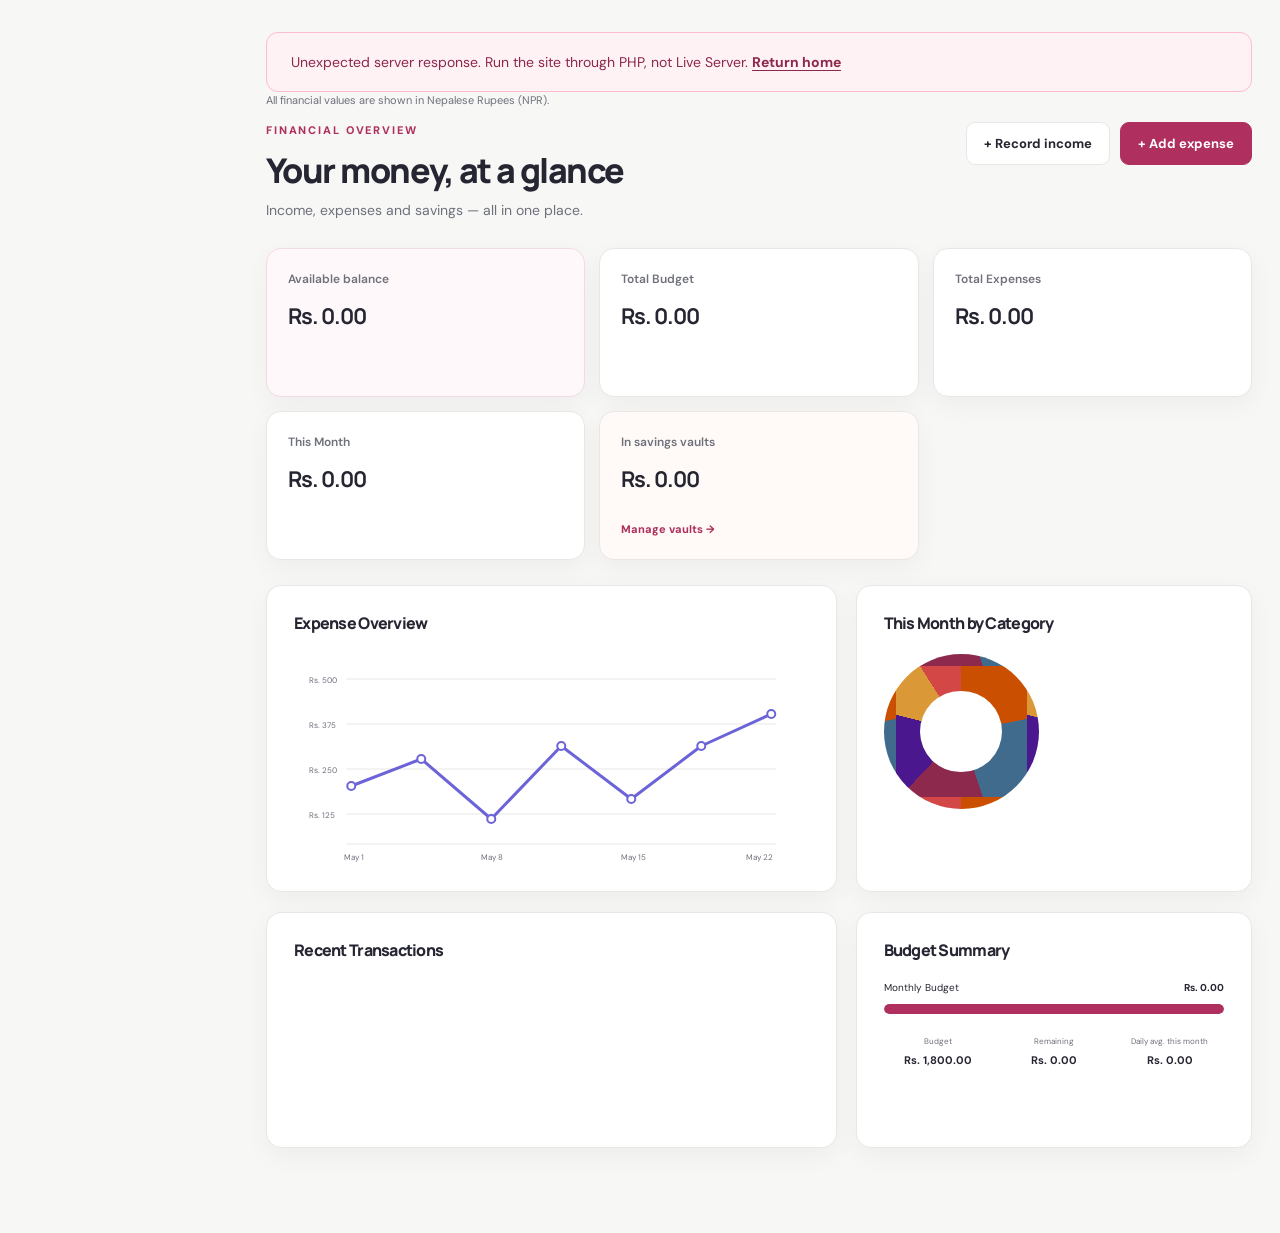
==== dashboard.html @ 72e8eb86 "Upload - Spendly Project" ====
<!doctype html>
<html lang="en">
  <head>
    <meta charset="UTF-8" />
    <meta name="viewport" content="width=device-width, initial-scale=1.0" />
    <title>Dashboard | Spendly</title>
    <link rel="stylesheet" href="css/style.css" />
    <link rel="stylesheet" href="css/refined.css" />
  </head>
  <body data-page="dashboard">
    <div class="app-shell">
      <div id="sidebarMount"></div>
      <section class="page-area">
        <div id="topbarMount"></div>
        <main class="page-content">
          <div class="section-header" style="margin-bottom: 12px">
            <span class="muted" style="font-size: 11px"
              >All financial values are shown in Nepalese Rupees (NPR).</span
            >
          </div>
          <div class="page-intro">
            <div>
              <div class="eyebrow">FINANCIAL OVERVIEW</div>
              <h1 class="page-heading">Your money, at a glance</h1>
              <p class="muted">
                Income, expenses and savings — all in one place.
              </p>
            </div>
            <div class="quick-links">
              <a class="secondary-button" href="income.html">+ Record income</a
              ><a class="primary-button" href="add-expense.html"
                >+ Add expense</a
              >
            </div>
          </div>
          <section class="stats-grid">
            <article class="card stat-card">
              <div>
                <p>Available balance</p>
                <strong id="totalBalance">Rs. 0.00</strong>
              </div>
            </article>
            <article class="card stat-card">
              <div>
                <p>Total Budget</p>
                <strong id="totalBudget">Rs. 0.00</strong>
              </div>
            </article>
            <article class="card stat-card">
              <div>
                <p>Total Expenses</p>
                <strong id="totalExpense">Rs. 0.00</strong>
              </div>
            </article>
            <article class="card stat-card">
              <div>
                <p>This Month</p>
                <strong id="monthExpense">Rs. 0.00</strong>
              </div>
            </article>
            <article class="card stat-card">
              <div>
                <p>In savings vaults</p>
                <strong id="dashboardVaultTotal">Rs. 0.00</strong>
              </div>
              <a href="vault.html" class="stat-link">Manage vaults →</a>
            </article>
          </section>

          <section class="dashboard-grid">
            <article class="card card-padding chart-card">
              <h2 class="card-title">Expense Overview</h2>
              <div class="chart-wrap">
                <svg
                  class="line-chart"
                  viewBox="0 0 500 210"
                  role="img"
                  aria-label="Expense overview line chart"
                >
                  <line class="grid-line" x1="45" y1="25" x2="475" y2="25" />
                  <line class="grid-line" x1="45" y1="70" x2="475" y2="70" />
                  <line class="grid-line" x1="45" y1="115" x2="475" y2="115" />
                  <line class="grid-line" x1="45" y1="160" x2="475" y2="160" />
                  <line class="grid-line" x1="45" y1="190" x2="475" y2="190" />
                  <text x="8" y="29">Rs. 500</text>
                  <text x="8" y="74">Rs. 375</text>
                  <text x="8" y="119">Rs. 250</text>
                  <text x="8" y="164">Rs. 125</text>
                  <polyline
                    class="expense-line"
                    points="50,132 120,105 190,165 260,92 330,145 400,92 470,60"
                  />
                  <circle class="point" cx="50" cy="132" r="4" />
                  <circle class="point" cx="120" cy="105" r="4" />
                  <circle class="point" cx="190" cy="165" r="4" />
                  <circle class="point" cx="260" cy="92" r="4" />
                  <circle class="point" cx="330" cy="145" r="4" />
                  <circle class="point" cx="400" cy="92" r="4" />
                  <circle class="point" cx="470" cy="60" r="4" />
                  <text x="43" y="206">May 1</text>
                  <text x="180" y="206">May 8</text>
                  <text x="320" y="206">May 15</text>
                  <text x="445" y="206">May 22</text>
                </svg>
              </div>
            </article>

            <article class="card card-padding">
              <h2 class="card-title">This Month by Category</h2>
              <div class="category-layout">
                <div class="category-donut"></div>
                <div class="legend-list" id="categoryLegend"></div>
              </div>
            </article>
          </section>

          <section class="bottom-grid">
            <article class="card card-padding">
              <h2 class="card-title">Recent Transactions</h2>
              <div class="transaction-list" id="recentTransactions"></div>
            </article>

            <article class="card card-padding">
              <h2 class="card-title">Budget Summary</h2>
              <div class="progress-block">
                <div class="progress-label">
                  <span>Monthly Budget</span
                  ><strong id="budgetSpent">Rs. 0.00</strong>
                </div>
                <div class="progress-track">
                  <div id="budgetFill" class="progress-fill"></div>
                </div>
              </div>
              <div class="budget-values">
                <div>
                  <span>Budget</span
                  ><strong id="totalBudgetCopy">Rs. 1,800.00</strong>
                </div>
                <div>
                  <span>Remaining</span
                  ><strong id="budgetRemaining">Rs. 0.00</strong>
                </div>
                <div>
                  <span>Daily avg. this month</span
                  ><strong id="dailyAverage">Rs. 0.00</strong>
                </div>
              </div>
            </article>
          </section>
        </main>
      </section>
    </div>
    <div id="toast" class="toast"></div>
    <script src="js/app.js"></script>
    <script src="js/dashboard.js"></script>
  </body>
</html>
---- css/style.css ----
:root {
  --primary: #392e9f;
  --primary-dark: #292279;
  --primary-light: #edeaff;
  --accent: #5a4bc7;
  --background: #f7f7fb;
  --surface: #ffffff;
  --surface-soft: #fafafe;
  --text: #151515;
  --muted: #686876;
  --border: #e4e3eb;
  --danger: #d74444;
  --success: #16856b;
  --warning: #e58936;
  --blue: #416b8c;
  --orange: #ca4f00;
  --pink: #8d294d;
  --shadow: 0 7px 24px rgba(35, 30, 90, 0.08);
  --sidebar-width: 184px;
  --radius: 12px;
}

* {
  box-sizing: border-box;
}

html {
  min-height: 100%;
}

body {
  min-height: 100vh;
  margin: 0;
  color: var(--text);
  background: var(--background);
  font-family: Arial, Helvetica, sans-serif;
}

body.dark-mode {
  --background: #111322;
  --surface: #191c2f;
  --surface-soft: #20243a;
  --text: #f6f6fb;
  --muted: #aaaabd;
  --border: #313650;
  --shadow: 0 7px 24px rgba(0, 0, 0, 0.25);
}

button,
input,
select,
textarea {
  font: inherit;
}

button {
  cursor: pointer;
}

a {
  color: inherit;
  text-decoration: none;
}

.hidden {
  display: none !important;
}

/* Login */
.login-page {
  min-height: 100vh;
  background: #191919;
  padding: 18px 20px;
}

.login-label {
  max-width: 1030px;
  margin: 0 auto 6px;
  color: #868686;
  font-size: 13px;
}

.login-shell {
  width: min(1030px, 100%);
  min-height: 700px;
  margin: 0 auto;
  display: grid;
  grid-template-columns: 1.15fr 0.85fr;
  overflow: hidden;
  background: #fff3f3;
  box-shadow: 0 15px 50px rgba(0, 0, 0, 0.25);
}

.login-panel,
.phone-panel {
  padding: 56px 72px;
  background:
    repeating-linear-gradient(
      90deg,
      transparent 0,
      transparent 69px,
      rgba(255, 255, 255, 0.85) 70px,
      rgba(255, 255, 255, 0.85) 82px
    ),
    #fde4e4;
}

.login-panel {
  display: flex;
  flex-direction: column;
  justify-content: center;
}

.login-brand {
  margin: 0 0 36px;
  font-size: 29px;
  font-weight: 800;
}

.login-panel h1 {
  margin: 0;
  font-size: 41px;
  letter-spacing: -1.2px;
}

.login-subtitle {
  margin: 2px 0 44px;
  font-size: 16px;
}

.field {
  display: flex;
  flex-direction: column;
  gap: 8px;
  margin-bottom: 25px;
}

.field label {
  font-size: 14px;
  font-weight: 700;
}

.input-wrap {
  position: relative;
}

.input-icon {
  position: absolute;
  top: 50%;
  left: 12px;
  width: 16px;
  height: 16px;
  transform: translateY(-50%);
  color: #5c5c65;
}

.input-wrap input,
.input-wrap select,
.input-wrap textarea {
  width: 100%;
  border: 1px solid transparent;
  background: rgba(175, 161, 161, 0.35);
  color: #171717;
  outline: none;
}

.input-wrap input,
.input-wrap select {
  height: 43px;
  padding: 0 42px;
}

.input-wrap textarea {
  min-height: 92px;
  padding: 13px 16px;
  resize: vertical;
}

.password-toggle {
  position: absolute;
  right: 10px;
  top: 50%;
  transform: translateY(-50%);
  border: 0;
  background: transparent;
  color: #555;
}

.forgot-row {
  display: flex;
  justify-content: flex-end;
  margin-top: -14px;
  margin-bottom: 25px;
  font-size: 13px;
}

.primary-button,
.secondary-button,
.danger-button {
  min-height: 40px;
  border-radius: 5px;
  padding: 0 17px;
  font-weight: 700;
}

.primary-button {
  border: 1px solid var(--primary);
  background: var(--primary);
  color: #fff;
}

.primary-button:hover {
  background: var(--primary-dark);
}

.secondary-button {
  border: 1px solid var(--border);
  background: var(--surface);
  color: var(--text);
}

.danger-button {
  border: 1px solid var(--danger);
  background: var(--danger);
  color: #fff;
}

.full-button {
  width: 100%;
}

.or-divider {
  display: grid;
  grid-template-columns: 1fr auto 1fr;
  gap: 13px;
  align-items: center;
  margin: 26px 0;
  font-size: 13px;
}

.or-divider::before,
.or-divider::after {
  content: "";
  height: 1px;
  background: #333;
}

.social-row {
  display: grid;
  grid-template-columns: 1fr 1fr;
  gap: 36px;
}

.social-button {
  height: 54px;
  border: 0;
  background: rgba(182, 163, 163, 0.36);
  display: flex;
  align-items: center;
  justify-content: center;
  gap: 8px;
  font-size: 16px;
}

.signup-line {
  margin: 38px 0 0;
  text-align: center;
  font-size: 13px;
}

.signup-line button {
  border: 0;
  padding: 0;
  background: transparent;
  color: #4a42ac;
}

.phone-panel {
  display: grid;
  place-items: center;
}

.phone {
  width: 278px;
  min-height: 558px;
  padding: 17px 13px 20px;
  border: 5px solid #d89d91;
  border-radius: 26px;
  background: #fbb4a6;
  box-shadow: 0 24px 40px rgba(111, 55, 45, 0.18);
}

.phone-status {
  display: flex;
  justify-content: space-between;
  font-size: 8px;
  font-weight: 700;
  margin-bottom: 22px;
}

.phone-header {
  display: flex;
  align-items: center;
  justify-content: space-between;
  font-weight: 700;
  margin-bottom: 17px;
}

.phone-card {
  border: 1px solid rgba(111, 46, 40, 0.15);
  border-radius: 15px;
  padding: 22px 14px;
  min-height: 250px;
  display: grid;
  place-items: center;
  background: rgba(255, 185, 172, 0.45);
}

.phone-donut {
  width: 152px;
  height: 152px;
  border-radius: 50%;
  background: conic-gradient(
    #2f5875 0 26%,
    #c74800 26% 55%,
    #8e284c 55% 76%,
    #4b118f 76% 100%
  );
  position: relative;
}

.phone-donut::after {
  content: "";
  position: absolute;
  inset: 32px;
  border-radius: 50%;
  background: #fbb4a6;
}

.phone-list {
  display: grid;
  gap: 20px;
  margin-top: 26px;
  font-size: 14px;
}

.phone-list div {
  display: grid;
  grid-template-columns: 13px 1fr auto;
  gap: 11px;
  align-items: center;
}

.dot {
  width: 12px;
  height: 12px;
  border-radius: 50%;
}

/* Main application */
.app-shell {
  min-height: 100vh;
}

.sidebar {
  position: fixed;
  inset: 0 auto 0 0;
  z-index: 40;
  width: var(--sidebar-width);
  padding: 28px 14px 20px;
  overflow-y: auto;
  color: #fff;
  background: linear-gradient(180deg, #392e9f, #30278e);
}

.sidebar-brand {
  display: block;
  margin: 4px 0 24px 43px;
  font-size: 17px;
  font-weight: 800;
}

.sidebar-nav {
  display: flex;
  flex-direction: column;
  gap: 6px;
}

.sidebar-link,
.logout-link {
  width: 100%;
  min-height: 40px;
  display: grid;
  grid-template-columns: 29px 1fr;
  align-items: center;
  border: 0;
  border-radius: 6px;
  padding: 7px 6px 7px 0;
  color: #fff;
  background: transparent;
  text-align: left;
  font-size: 13px;
  font-weight: 700;
}

.sidebar-link:hover,
.sidebar-link.active,
.logout-link:hover {
  background: rgba(255, 255, 255, 0.12);
}

.sidebar-icon {
  width: 19px;
  height: 19px;
  display: grid;
  place-items: center;
}

.sidebar-icon svg {
  width: 18px;
  height: 18px;
  fill: none;
  stroke: currentColor;
  stroke-linecap: round;
  stroke-linejoin: round;
  stroke-width: 1.7;
}

.page-area {
  min-height: 100vh;
  margin-left: var(--sidebar-width);
}

.topbar {
  height: 57px;
  display: flex;
  align-items: center;
  justify-content: space-between;
  position: sticky;
  top: 0;
  z-index: 30;
  padding: 0 19px;
  border-bottom: 1px solid var(--border);
  background: var(--surface);
}

.greeting {
  font-size: 12px;
  line-height: 1.3;
}

.greeting strong {
  display: block;
  font-size: 13px;
}

.topbar-actions {
  display: flex;
  align-items: center;
  gap: 8px;
}

.icon-button {
  width: 32px;
  height: 32px;
  border: 0;
  border-radius: 50%;
  display: grid;
  place-items: center;
  background: transparent;
  color: var(--text);
}

.icon-button:hover {
  background: var(--surface-soft);
}

.icon-button svg,
.menu-button svg {
  width: 17px;
  height: 17px;
  fill: none;
  stroke: currentColor;
  stroke-linecap: round;
  stroke-linejoin: round;
  stroke-width: 1.8;
}

.menu-button {
  display: none;
  width: 36px;
  height: 36px;
  border: 0;
  background: transparent;
  color: var(--text);
}

.top-user {
  position: relative;
}

.top-user-button {
  border: 0;
  display: flex;
  align-items: center;
  gap: 7px;
  padding: 3px;
  background: transparent;
  color: var(--text);
  font-size: 9px;
  font-weight: 700;
}

.top-user-button img {
  width: 25px;
  height: 25px;
  border-radius: 50%;
  object-fit: cover;
}

.user-dropdown {
  display: none;
  width: 145px;
  position: absolute;
  top: 39px;
  right: 0;
  padding: 5px;
  border: 1px solid var(--border);
  border-radius: 8px;
  background: var(--surface);
  box-shadow: var(--shadow);
}

.user-dropdown.open {
  display: block;
}

.user-dropdown a,
.user-dropdown button {
  width: 100%;
  display: block;
  border: 0;
  border-radius: 5px;
  padding: 9px;
  background: transparent;
  color: var(--text);
  text-align: left;
  font-size: 12px;
}

.user-dropdown a:hover,
.user-dropdown button:hover {
  background: var(--surface-soft);
}

.page-content {
  max-width: 1180px;
  margin: 0 auto;
  padding: 17px 20px 42px;
}

.page-heading {
  margin: 0 0 20px;
  font-size: 20px;
}

.card {
  border: 1px solid var(--border);
  border-radius: var(--radius);
  background: var(--surface);
  box-shadow: var(--shadow);
}

.card-padding {
  padding: 20px;
}

.card-title {
  margin: 0 0 15px;
  font-size: 15px;
}

.muted {
  color: var(--muted);
}

.stats-grid {
  display: grid;
  grid-template-columns: repeat(4, minmax(0, 1fr));
  gap: 14px;
  margin-bottom: 17px;
}

.stat-card {
  min-height: 72px;
  padding: 13px 16px;
}

.stat-card p {
  margin: 0 0 8px;
  color: #24242a;
  font-size: 10px;
  font-weight: 700;
}

.dark-mode .stat-card p {
  color: var(--text);
}

.stat-card strong {
  font-size: 15px;
}

.dashboard-grid {
  display: grid;
  grid-template-columns: 1.18fr 0.82fr;
  gap: 17px;
}

.chart-card {
  min-height: 270px;
}

.chart-wrap {
  height: 210px;
}

.line-chart {
  width: 100%;
  height: 100%;
}

.line-chart text {
  fill: var(--muted);
  font-size: 8px;
}

.line-chart .grid-line {
  stroke: var(--border);
  stroke-width: 1;
}

.line-chart .expense-line {
  fill: none;
  stroke: #6c63d8;
  stroke-width: 3;
  stroke-linecap: round;
  stroke-linejoin: round;
}

.line-chart .point {
  fill: #fff;
  stroke: #6c63d8;
  stroke-width: 2;
}

.category-layout {
  display: grid;
  grid-template-columns: 145px 1fr;
  align-items: center;
  gap: 18px;
}

.category-donut {
  width: 130px;
  height: 130px;
  position: relative;
  margin: auto;
  border-radius: 50%;
  background: conic-gradient(
    var(--orange) 0 22%,
    var(--blue) 22% 45%,
    var(--pink) 45% 62%,
    #4b178e 62% 79%,
    #db9837 79% 91%,
    #d34747 91% 100%
  );
}

.category-donut::after {
  content: "";
  position: absolute;
  inset: 32px;
  border-radius: 50%;
  background: var(--surface);
}

.legend-list {
  display: grid;
  gap: 8px;
  font-size: 10px;
}

.legend-row {
  display: grid;
  grid-template-columns: 10px 1fr auto;
  gap: 8px;
  align-items: center;
}

.small-dot {
  width: 8px;
  height: 8px;
  border-radius: 50%;
}

.bottom-grid {
  display: grid;
  grid-template-columns: 1.18fr 0.82fr;
  gap: 17px;
  margin-top: 17px;
}

.transaction-list {
  display: grid;
  gap: 13px;
}

.transaction {
  display: grid;
  grid-template-columns: 31px 1fr auto;
  gap: 10px;
  align-items: center;
}

.transaction-icon {
  width: 30px;
  height: 30px;
  display: grid;
  place-items: center;
  border-radius: 50%;
  color: #fff;
  font-size: 12px;
}

.transaction h4 {
  margin: 0 0 3px;
  font-size: 11px;
}

.transaction p {
  margin: 0;
  color: var(--muted);
  font-size: 9px;
}

.transaction strong {
  font-size: 10px;
}

.progress-block {
  margin-bottom: 21px;
}

.progress-label {
  display: flex;
  justify-content: space-between;
  margin-bottom: 8px;
  font-size: 10px;
}

.progress-track {
  height: 6px;
  overflow: hidden;
  border-radius: 99px;
  background: #dddce7;
}

.progress-fill {
  height: 100%;
  border-radius: inherit;
  background: var(--primary);
}

.budget-values {
  display: grid;
  grid-template-columns: repeat(3, 1fr);
  gap: 8px;
  text-align: center;
}

.budget-values span {
  display: block;
  color: var(--muted);
  font-size: 8px;
}

.budget-values strong {
  font-size: 11px;
}

/* Forms */
.form-card {
  width: min(580px, 100%);
  margin: 29px auto;
}

.form-card-header {
  padding: 17px;
  border-bottom: 1px solid var(--border);
  text-align: center;
}

.form-card-header h1 {
  margin: 0;
  font-size: 18px;
}

.form-body {
  padding: 24px 40px 31px;
}

.form-group {
  display: flex;
  flex-direction: column;
  gap: 7px;
  margin-bottom: 17px;
}

.form-group label {
  font-size: 11px;
  font-weight: 700;
}

.form-control {
  width: 100%;
  min-height: 37px;
  border: 1px solid #c8c6cf;
  border-radius: 4px;
  padding: 8px 11px;
  color: var(--text);
  background: var(--surface);
  outline: none;
}

.form-control:focus {
  border-color: var(--primary);
  box-shadow: 0 0 0 3px rgba(57, 46, 159, 0.11);
}

textarea.form-control {
  min-height: 70px;
  resize: vertical;
}

/* Generic page layouts */
.two-column {
  display: grid;
  grid-template-columns: 1fr 1fr;
  gap: 18px;
}

.three-column {
  display: grid;
  grid-template-columns: repeat(3, 1fr);
  gap: 18px;
}

.section-header {
  display: flex;
  align-items: center;
  justify-content: space-between;
  gap: 14px;
  margin-bottom: 15px;
}

.section-header h2 {
  margin: 0;
  font-size: 15px;
}

.data-table {
  width: 100%;
  border-collapse: collapse;
  font-size: 12px;
}

.data-table th,
.data-table td {
  padding: 11px 9px;
  border-bottom: 1px solid var(--border);
  text-align: left;
}

.data-table th {
  color: var(--muted);
  font-size: 10px;
  text-transform: uppercase;
  letter-spacing: 0.4px;
}

.table-action {
  border: 0;
  border-radius: 5px;
  padding: 5px 8px;
  background: var(--primary-light);
  color: var(--primary);
  font-size: 10px;
}

.metric {
  padding: 20px;
}

.metric p {
  margin: 0 0 10px;
  color: var(--muted);
  font-size: 12px;
}

.metric strong {
  font-size: 25px;
}

.bar-chart {
  height: 225px;
  display: flex;
  align-items: end;
  gap: 18px;
  padding-top: 25px;
}

.bar-item {
  flex: 1;
  min-width: 34px;
  height: 100%;
  display: flex;
  flex-direction: column;
  justify-content: end;
  align-items: center;
  gap: 7px;
}

.bar {
  width: min(40px, 80%);
  border-radius: 7px 7px 0 0;
  background: var(--primary);
}

.bar-item span {
  color: var(--muted);
  font-size: 10px;
}

.goal-list,
.category-manager,
.settings-list {
  display: grid;
  gap: 13px;
}

.goal-card,
.category-item,
.setting-item {
  display: flex;
  align-items: center;
  justify-content: space-between;
  gap: 15px;
  padding: 15px;
  border: 1px solid var(--border);
  border-radius: 9px;
  background: var(--surface-soft);
}

.goal-main {
  flex: 1;
}

.goal-main h3,
.category-item h3,
.setting-item h3 {
  margin: 0 0 5px;
  font-size: 13px;
}

.goal-main p,
.category-item p,
.setting-item p {
  margin: 0;
  color: var(--muted);
  font-size: 10px;
}

.goal-progress {
  width: 100%;
  height: 6px;
  margin-top: 10px;
  overflow: hidden;
  border-radius: 99px;
  background: #dedee8;
}

.goal-progress span {
  display: block;
  height: 100%;
  border-radius: inherit;
  background: var(--primary);
}

.category-symbol {
  width: 35px;
  height: 35px;
  display: grid;
  place-items: center;
  flex: none;
  border-radius: 50%;
  color: #fff;
  font-weight: 700;
}

.category-copy {
  flex: 1;
}

.switch {
  width: 42px;
  height: 21px;
  position: relative;
  display: inline-block;
  flex: none;
}

.switch input {
  position: absolute;
  opacity: 0;
}

.switch span {
  position: absolute;
  inset: 0;
  border-radius: 99px;
  background: #bcbcc6;
  transition: 0.2s;
}

.switch span::after {
  content: "";
  width: 19px;
  height: 19px;
  position: absolute;
  top: 1px;
  left: 1px;
  border-radius: 50%;
  background: #fff;
  box-shadow: 0 1px 3px rgba(0, 0, 0, 0.25);
  transition: 0.2s;
}

.switch input:checked + span {
  background: var(--primary);
}

.switch input:checked + span::after {
  transform: translateX(21px);
}

/* Profile */
.profile-section {
  display: grid;
  grid-template-columns: 230px minmax(290px, 1fr);
  gap: 45px;
  align-items: start;
}

.profile-card {
  text-align: center;
}

.avatar-wrap {
  width: 128px;
  height: 128px;
  margin: 0 auto 12px;
  position: relative;
}

.profile-avatar {
  width: 128px;
  height: 128px;
  display: block;
  object-fit: cover;
  border: 1px solid #bcbcbc;
  border-radius: 50%;
}

.camera-button {
  width: 30px;
  height: 30px;
  position: absolute;
  right: 0;
  bottom: 8px;
  display: grid;
  place-items: center;
  border: 3px solid var(--surface);
  border-radius: 50%;
  background: var(--primary);
  color: #fff;
}

.camera-button svg {
  width: 15px;
  height: 15px;
  fill: none;
  stroke: currentColor;
  stroke-width: 1.8;
}

.profile-card h2 {
  margin: 0 0 3px;
  font-size: 13px;
}

.profile-card p {
  margin: 0 0 10px;
  color: var(--muted);
  font-size: 9px;
}

.personal-info h2 {
  margin: 0 0 20px;
  font-size: 13px;
}

.personal-info dl {
  display: grid;
  gap: 13px;
  margin: 0;
}

.personal-info dl div {
  display: grid;
  grid-template-columns: 95px 1fr;
}

.personal-info dt,
.personal-info dd {
  margin: 0;
  font-size: 11px;
}

.personal-info dt {
  font-weight: 700;
}

.security-section {
  width: min(440px, 100%);
  margin-top: 32px;
}

.security-section > h2 {
  margin: 0 0 15px;
  font-size: 16px;
}

.security-row {
  min-height: 55px;
  display: grid;
  grid-template-columns: 27px 1fr auto;
  gap: 10px;
  align-items: center;
  margin-bottom: 18px;
  padding: 10px;
  border: 1px solid var(--border);
  border-radius: 7px;
  background: var(--surface);
  box-shadow: var(--shadow);
}

.security-row h3 {
  margin: 0 0 4px;
  font-size: 12px;
}

.security-row p {
  margin: 0;
  color: var(--muted);
  font-size: 9px;
}

.security-icon {
  width: 20px;
  height: 20px;
  color: var(--primary);
}

.security-icon svg {
  width: 100%;
  height: 100%;
  fill: none;
  stroke: currentColor;
  stroke-width: 1.7;
}

/* Modal and toast */
.modal-backdrop {
  position: fixed;
  inset: 0;
  z-index: 100;
  display: none;
  align-items: center;
  justify-content: center;
  padding: 20px;
  background: rgba(10, 10, 20, 0.48);
}

.modal-backdrop.open {
  display: flex;
}

.modal {
  width: min(510px, 100%);
  max-height: calc(100vh - 40px);
  overflow-y: auto;
  padding: 22px;
  border-radius: 12px;
  background: var(--surface);
  box-shadow: 0 20px 60px rgba(0, 0, 0, 0.25);
}

.modal-header {
  display: flex;
  align-items: center;
  justify-content: space-between;
  margin-bottom: 18px;
}

.modal-header h2 {
  margin: 0;
  font-size: 18px;
}

.modal-close {
  width: 30px;
  height: 30px;
  border: 0;
  background: transparent;
  color: var(--text);
  font-size: 24px;
}

.modal-actions {
  display: flex;
  justify-content: flex-end;
  gap: 9px;
  margin-top: 18px;
}

.toast {
  position: fixed;
  z-index: 200;
  bottom: 25px;
  left: 50%;
  padding: 11px 15px;
  border-radius: 7px;
  background: #181818;
  color: #fff;
  transform: translate(-50%, 20px);
  opacity: 0;
  pointer-events: none;
  font-size: 12px;
  transition: 0.25s;
}

.toast.show {
  transform: translate(-50%, 0);
  opacity: 1;
}

.empty-state {
  padding: 30px;
  color: var(--muted);
  text-align: center;
  font-size: 12px;
}

@media (max-width: 900px) {
  .stats-grid {
    grid-template-columns: repeat(2, minmax(0, 1fr));
  }

  .dashboard-grid,
  .bottom-grid,
  .two-column,
  .three-column {
    grid-template-columns: 1fr;
  }

  .login-shell {
    grid-template-columns: 1fr;
  }

  .phone-panel {
    display: none;
  }

  .login-panel {
    min-height: calc(100vh - 48px);
  }
}

@media (max-width: 720px) {
  :root {
    --sidebar-width: 184px;
  }

  .sidebar {
    transform: translateX(-100%);
    transition: 0.25s;
    box-shadow: 10px 0 30px rgba(0, 0, 0, 0.2);
  }

  .sidebar.open {
    transform: translateX(0);
  }

  .page-area {
    margin-left: 0;
  }

  .menu-button {
    display: block;
  }

  .page-content {
    padding: 17px 15px 35px;
  }

  .profile-section {
    grid-template-columns: 1fr;
  }

  .profile-card {
    text-align: left;
    display: grid;
    grid-template-columns: 128px 1fr;
    column-gap: 18px;
    align-items: center;
  }

  .avatar-wrap {
    grid-row: 1 / 4;
    margin: 0;
  }

  .category-layout {
    grid-template-columns: 1fr;
  }
}

@media (max-width: 540px) {
  .login-page {
    padding: 0;
  }

  .login-label {
    display: none;
  }

  .login-panel {
    padding: 38px 24px;
  }

  .login-panel h1 {
    font-size: 32px;
  }

  .social-row,
  .stats-grid {
    grid-template-columns: 1fr;
  }

  .topbar {
    padding-inline: 10px;
  }

  .greeting {
    display: none;
  }

  .form-body {
    padding: 22px 18px 28px;
  }

  .profile-card {
    display: block;
    text-align: center;
  }

  .avatar-wrap {
    margin: 0 auto 12px;
  }

  .personal-info dl div {
    grid-template-columns: 105px 1fr;
  }

  .data-table {
    min-width: 600px;
  }

  .table-wrap {
    overflow-x: auto;
  }
}

/* =========================================================
   Modern Spendly login page
   ========================================================= */
.modern-login-body {
  min-height: 100vh;
  overflow-x: hidden;
  background:
    radial-gradient(
      circle at 10% 10%,
      rgba(108, 99, 216, 0.12),
      transparent 30%
    ),
    radial-gradient(
      circle at 88% 85%,
      rgba(255, 144, 96, 0.13),
      transparent 30%
    ),
    #f4f5fb;
}

.modern-login-page {
  min-height: 100vh;
  display: grid;
  place-items: center;
  padding: 34px;
}

.modern-login-card {
  width: min(1120px, 100%);
  min-height: 690px;
  display: grid;
  grid-template-columns: minmax(430px, 0.92fr) minmax(470px, 1.08fr);
  overflow: hidden;
  border: 1px solid rgba(57, 46, 159, 0.08);
  border-radius: 26px;
  background: #ffffff;
  box-shadow: 0 28px 80px rgba(42, 36, 99, 0.16);
}

.modern-login-form-panel {
  padding: 48px 62px 38px;
  display: flex;
  flex-direction: column;
  justify-content: center;
  background: #ffffff;
}

.modern-login-brand {
  width: max-content;
  display: inline-flex;
  align-items: center;
  gap: 11px;
  margin-bottom: 48px;
  color: #2e2785;
  font-size: 23px;
  font-weight: 800;
  letter-spacing: -0.5px;
}

.modern-brand-icon {
  width: 39px;
  height: 39px;
  display: grid;
  place-items: center;
  border-radius: 12px;
  color: #ffffff;
  background: linear-gradient(135deg, #4f46bd, #30267f);
  box-shadow: 0 10px 20px rgba(57, 46, 159, 0.24);
}

.modern-brand-icon svg {
  width: 22px;
  height: 22px;
  fill: none;
  stroke: currentColor;
  stroke-linecap: round;
  stroke-linejoin: round;
  stroke-width: 2;
}

.modern-login-heading {
  margin-bottom: 31px;
}

.modern-eyebrow {
  display: inline-flex;
  margin-bottom: 10px;
  color: #5a50ba;
  font-size: 11px;
  font-weight: 800;
  letter-spacing: 1.3px;
  text-transform: uppercase;
}

.modern-login-heading h1 {
  margin: 0 0 11px;
  color: #17152c;
  font-size: clamp(34px, 4vw, 44px);
  line-height: 1.04;
  letter-spacing: -1.5px;
}

.modern-login-heading p {
  max-width: 450px;
  margin: 0;
  color: #77758a;
  font-size: 14px;
  line-height: 1.7;
}

.modern-login-form {
  display: grid;
  gap: 20px;
}

.modern-form-field {
  display: grid;
  gap: 8px;
}

.modern-form-field > label,
.modern-label-row label {
  color: #242137;
  font-size: 12px;
  font-weight: 750;
}

.modern-label-row {
  display: flex;
  align-items: center;
  justify-content: space-between;
  gap: 12px;
}

.modern-label-row a {
  color: #5147b1;
  font-size: 11px;
  font-weight: 700;
}

.modern-input {
  height: 50px;
  position: relative;
  display: flex;
  align-items: center;
  border: 1px solid #e2e2ec;
  border-radius: 11px;
  background: #fafafe;
  transition: 0.2s ease;
}

.modern-input:focus-within {
  border-color: #5a50ba;
  background: #ffffff;
  box-shadow: 0 0 0 4px rgba(90, 80, 186, 0.11);
}

.modern-input > svg {
  width: 18px;
  height: 18px;
  position: absolute;
  left: 15px;
  fill: none;
  stroke: #8c8a9d;
  stroke-linecap: round;
  stroke-linejoin: round;
  stroke-width: 1.7;
}

.modern-input input {
  width: 100%;
  height: 100%;
  border: 0;
  outline: none;
  padding: 0 48px 0 45px;
  border-radius: inherit;
  color: #201e31;
  background: transparent;
  font-size: 13px;
}

.modern-input input::placeholder {
  color: #a3a1ad;
}

.modern-password-toggle {
  width: 40px;
  height: 40px;
  position: absolute;
  right: 4px;
  display: grid;
  place-items: center;
  border: 0;
  border-radius: 8px;
  color: #747187;
  background: transparent;
}

.modern-password-toggle:hover {
  background: #eeedf7;
}

.modern-password-toggle svg {
  width: 18px;
  height: 18px;
  fill: none;
  stroke: currentColor;
  stroke-linecap: round;
  stroke-linejoin: round;
  stroke-width: 1.7;
}

.modern-form-options {
  display: flex;
  align-items: center;
  justify-content: space-between;
  margin-top: -3px;
}

.modern-checkbox {
  display: inline-flex;
  align-items: center;
  gap: 9px;
  color: #6a6878;
  font-size: 11px;
  cursor: pointer;
}

.modern-checkbox input {
  position: absolute;
  opacity: 0;
  pointer-events: none;
}

.modern-checkbox span {
  width: 17px;
  height: 17px;
  position: relative;
  display: inline-block;
  border: 1px solid #cfceda;
  border-radius: 5px;
  background: #ffffff;
}

.modern-checkbox input:checked + span {
  border-color: #4f46bd;
  background: #4f46bd;
}

.modern-checkbox input:checked + span::after {
  content: "";
  width: 7px;
  height: 4px;
  position: absolute;
  top: 4px;
  left: 4px;
  border-left: 2px solid #ffffff;
  border-bottom: 2px solid #ffffff;
  transform: rotate(-45deg);
}

.modern-login-submit {
  width: 100%;
  height: 50px;
  display: flex;
  align-items: center;
  justify-content: center;
  gap: 9px;
  border: 0;
  border-radius: 11px;
  color: #ffffff;
  background: linear-gradient(135deg, #5047bb, #30267f);
  box-shadow: 0 12px 24px rgba(57, 46, 159, 0.24);
  font-size: 13px;
  font-weight: 800;
  transition: 0.2s ease;
}

.modern-login-submit:hover {
  transform: translateY(-1px);
  box-shadow: 0 15px 27px rgba(57, 46, 159, 0.3);
}

.modern-login-submit svg {
  width: 17px;
  height: 17px;
  fill: none;
  stroke: currentColor;
  stroke-linecap: round;
  stroke-linejoin: round;
  stroke-width: 2;
}

.modern-login-divider {
  display: flex;
  align-items: center;
  gap: 14px;
  margin: 26px 0 19px;
  color: #9b99a8;
  font-size: 10px;
  text-transform: uppercase;
  letter-spacing: 0.9px;
}

.modern-login-divider::before,
.modern-login-divider::after {
  content: "";
  flex: 1;
  height: 1px;
  background: #ececf2;
}

.modern-social-buttons {
  display: grid;
  grid-template-columns: 1fr 1fr;
  gap: 12px;
}

.modern-social-buttons button {
  height: 46px;
  display: flex;
  align-items: center;
  justify-content: center;
  gap: 9px;
  border: 1px solid #e4e3ec;
  border-radius: 10px;
  color: #363348;
  background: #ffffff;
  font-size: 12px;
  font-weight: 700;
}

.modern-social-buttons button:hover {
  border-color: #c9c6de;
  background: #fafafe;
}

.modern-social-buttons svg {
  width: 17px;
  height: 17px;
  fill: #171717;
}

.google-mark {
  color: #4285f4;
  font-size: 17px;
  font-weight: 900;
}

.modern-signup-line {
  margin: 25px 0 0;
  color: #7a7889;
  text-align: center;
  font-size: 11px;
}

.modern-signup-line button {
  border: 0;
  padding: 0;
  color: #4f46bd;
  background: transparent;
  font-weight: 800;
}

.modern-demo-note {
  margin: 11px 0 0;
  color: #aaa8b5;
  text-align: center;
  font-size: 9px;
}

.modern-login-visual {
  min-height: 690px;
  position: relative;
  overflow: hidden;
  padding: 58px 52px;
  color: #ffffff;
  background:
    linear-gradient(155deg, rgba(42, 34, 122, 0.98), rgba(79, 70, 189, 0.94)),
    #30267f;
}

.modern-login-visual::before {
  content: "";
  position: absolute;
  inset: 0;
  opacity: 0.12;
  background-image:
    linear-gradient(rgba(255, 255, 255, 0.28) 1px, transparent 1px),
    linear-gradient(90deg, rgba(255, 255, 255, 0.28) 1px, transparent 1px);
  background-size: 42px 42px;
  mask-image: linear-gradient(to bottom, black, transparent 78%);
}

.visual-orb {
  position: absolute;
  border-radius: 50%;
  filter: blur(2px);
  pointer-events: none;
}

.orb-one {
  width: 290px;
  height: 290px;
  top: -110px;
  right: -70px;
  background: rgba(255, 154, 103, 0.26);
}

.orb-two {
  width: 235px;
  height: 235px;
  bottom: -100px;
  left: -80px;
  background: rgba(104, 196, 255, 0.18);
}

.visual-copy {
  max-width: 460px;
  position: relative;
  z-index: 2;
}

.visual-copy > span {
  display: inline-flex;
  margin-bottom: 14px;
  color: #f2b38d;
  font-size: 11px;
  font-weight: 800;
  letter-spacing: 1.2px;
  text-transform: uppercase;
}

.visual-copy h2 {
  margin: 0 0 14px;
  font-size: clamp(30px, 3.8vw, 45px);
  line-height: 1.08;
  letter-spacing: -1.3px;
}

.visual-copy p {
  max-width: 410px;
  margin: 0;
  color: rgba(255, 255, 255, 0.72);
  font-size: 13px;
  line-height: 1.7;
}

.preview-dashboard {
  width: min(460px, 100%);
  position: relative;
  z-index: 3;
  margin: 49px auto 0;
  padding: 23px;
  border: 1px solid rgba(255, 255, 255, 0.21);
  border-radius: 22px;
  background: rgba(255, 255, 255, 0.13);
  box-shadow: 0 25px 55px rgba(22, 14, 78, 0.33);
  backdrop-filter: blur(18px);
}

.preview-top {
  display: flex;
  align-items: flex-start;
  justify-content: space-between;
}

.preview-top span {
  display: block;
  margin-bottom: 7px;
  color: rgba(255, 255, 255, 0.64);
  font-size: 10px;
}

.preview-top strong {
  font-size: 25px;
}

.preview-badge {
  margin: 0 !important;
  padding: 7px 9px;
  border-radius: 99px;
  color: #b9f5dd !important;
  background: rgba(34, 197, 139, 0.18);
  font-weight: 800;
}

.preview-chart {
  height: 155px;
  position: relative;
  margin-top: 23px;
  overflow: hidden;
}

.preview-chart svg {
  width: 100%;
  height: 100%;
  position: relative;
  z-index: 2;
}

.preview-line {
  fill: none;
  stroke: #ffbb91;
  stroke-width: 4;
  stroke-linecap: round;
}

.preview-area {
  fill: url(#none);
  opacity: 0.14;
  fill: #ffbb91;
}

.chart-lines {
  position: absolute;
  inset: 0;
  display: flex;
  flex-direction: column;
  justify-content: space-between;
}

.chart-lines span {
  height: 1px;
  background: rgba(255, 255, 255, 0.13);
}

.preview-summary {
  display: grid;
  grid-template-columns: 1fr 1fr;
  gap: 13px;
  margin-top: 13px;
}

.preview-summary > div {
  display: grid;
  grid-template-columns: 32px 1fr;
  column-gap: 10px;
  align-items: center;
  padding: 12px;
  border-radius: 13px;
  background: rgba(255, 255, 255, 0.09);
}

.preview-icon {
  width: 31px;
  height: 31px;
  grid-row: 1 / 3;
  display: grid;
  place-items: center;
  border-radius: 9px;
  font-weight: 900;
}

.preview-icon.purple {
  background: rgba(152, 143, 255, 0.22);
}

.preview-icon.orange {
  background: rgba(255, 170, 117, 0.22);
}

.preview-summary p {
  margin: 0;
  color: rgba(255, 255, 255, 0.57);
  font-size: 9px;
}

.preview-summary strong {
  font-size: 13px;
}

.floating-expense-card {
  width: 245px;
  position: absolute;
  right: 24px;
  bottom: 25px;
  z-index: 5;
  display: grid;
  grid-template-columns: 36px 1fr;
  gap: 11px;
  align-items: center;
  padding: 13px 15px;
  border: 1px solid rgba(255, 255, 255, 0.17);
  border-radius: 15px;
  background: rgba(24, 20, 83, 0.72);
  box-shadow: 0 20px 40px rgba(20, 14, 71, 0.35);
  backdrop-filter: blur(14px);
}

.floating-icon {
  width: 36px;
  height: 36px;
  display: grid;
  place-items: center;
  border-radius: 50%;
  color: #ffffff;
  background: #20a778;
  font-weight: 900;
}

.floating-expense-card span {
  display: block;
  margin-bottom: 3px;
  color: rgba(255, 255, 255, 0.57);
  font-size: 9px;
}

.floating-expense-card strong {
  font-size: 11px;
}

@media (max-width: 940px) {
  .modern-login-card {
    grid-template-columns: 1fr;
    max-width: 600px;
  }

  .modern-login-visual {
    display: none;
  }

  .modern-login-form-panel {
    min-height: 700px;
  }
}

@media (max-width: 600px) {
  .modern-login-page {
    padding: 0;
  }

  .modern-login-card {
    min-height: 100vh;
    border: 0;
    border-radius: 0;
    box-shadow: none;
  }

  .modern-login-form-panel {
    min-height: 100vh;
    padding: 32px 23px;
  }

  .modern-login-brand {
    margin-bottom: 40px;
  }

  .modern-social-buttons {
    grid-template-columns: 1fr;
  }
}

/* =========================================================
   Public website pages
   ========================================================= */
.public-body {
  margin: 0;
  min-height: 100vh;
  background: #f7f7fb;
  color: #181622;
  font-family: Arial, Helvetica, sans-serif;
}

.public-header {
  position: sticky;
  top: 0;
  z-index: 50;
  background: #ffffff;
  border-bottom: 1px solid #ececf2;
}

.public-nav {
  width: min(1180px, calc(100% - 32px));
  min-height: 72px;
  margin: 0 auto;
  display: flex;
  align-items: center;
  justify-content: space-between;
  gap: 18px;
}

.public-brand {
  color: #17152c;
  font-size: 17px;
  font-weight: 800;
}

.public-nav-links {
  display: flex;
  align-items: center;
  gap: 28px;
}

.public-nav-links a {
  color: #232131;
  font-size: 12px;
}

.public-nav-links a.active {
  color: #4339b5;
}

.public-nav-actions {
  display: flex;
  align-items: center;
  gap: 10px;
}

.public-login-btn,
.public-primary-btn,
.public-secondary-btn {
  min-height: 40px;
  border-radius: 7px;
  padding: 0 18px;
  font-weight: 700;
  font-size: 12px;
  display: inline-flex;
  align-items: center;
  justify-content: center;
  gap: 8px;
}

.public-login-btn {
  border: 1px solid #d9d9e7;
  background: #ffffff;
  color: #27243a;
}

.public-primary-btn {
  border: 1px solid #4339b5;
  background: #4339b5;
  color: #ffffff;
}

.public-secondary-btn {
  border: 1px solid #bfc0cf;
  background: #ffffff;
  color: #2d2a3d;
}

.public-primary-btn:hover {
  background: #342b95;
}

.public-login-btn:hover,
.public-secondary-btn:hover {
  background: #f7f7fb;
}

.public-main {
  overflow: hidden;
}

.hero-section {
  position: relative;
  padding: 56px 0 130px;
  background:
    radial-gradient(
      circle at 82% 18%,
      rgba(96, 88, 208, 0.08),
      transparent 18%
    ),
    #f7f7fb;
}

.hero-section::after {
  content: "";
  position: absolute;
  left: -8%;
  right: -8%;
  bottom: -46px;
  height: 126px;
  background: #a291d6;
  border-radius: 50% 50% 0 0 / 100% 100% 0 0;
  opacity: 0.9;
}

.public-container {
  width: min(1180px, calc(100% - 40px));
  margin: 0 auto;
}

.hero-grid {
  display: grid;
  grid-template-columns: 1fr 1fr;
  align-items: center;
  gap: 40px;
}

.hero-copy h1 {
  margin: 0 0 8px;
  font-size: 52px;
  line-height: 1.08;
  letter-spacing: -1.8px;
}

.hero-copy .accent {
  color: #4339b5;
}

.hero-copy p {
  max-width: 460px;
  margin: 0 0 26px;
  color: #65637a;
  font-size: 18px;
  line-height: 1.65;
}

.hero-actions {
  display: flex;
  align-items: center;
  gap: 14px;
  flex-wrap: wrap;
}

.hero-visual {
  position: relative;
  min-height: 370px;
}

.hero-card {
  width: min(500px, 100%);
  margin-left: auto;
  padding: 26px;
  border: 1px solid #ebeaf5;
  border-radius: 24px;
  background: linear-gradient(180deg, #ffffff, #f6f5fd);
  box-shadow: 0 24px 55px rgba(45, 40, 112, 0.12);
}

.hero-preview-top {
  display: flex;
  align-items: center;
  justify-content: space-between;
  margin-bottom: 18px;
}

.hero-chip {
  padding: 8px 12px;
  border-radius: 99px;
  color: #4339b5;
  background: #eceaff;
  font-size: 11px;
  font-weight: 700;
}

.hero-balance {
  margin-bottom: 18px;
}

.hero-balance span {
  display: block;
  margin-bottom: 6px;
  color: #7b7990;
  font-size: 11px;
}

.hero-balance strong {
  font-size: 34px;
}

.hero-chart {
  height: 160px;
  position: relative;
  border-radius: 16px;
  background: linear-gradient(
    180deg,
    rgba(83, 74, 196, 0.08),
    rgba(83, 74, 196, 0.02)
  );
  overflow: hidden;
}

.hero-chart svg {
  width: 100%;
  height: 100%;
}

.hero-chart line {
  stroke: #dfddec;
  stroke-width: 1;
}

.hero-chart path {
  fill: none;
  stroke: #4d42c3;
  stroke-width: 4;
  stroke-linecap: round;
  stroke-linejoin: round;
}

.hero-chart circle {
  fill: #ffffff;
  stroke: #4d42c3;
  stroke-width: 2.5;
}

.hero-summary {
  display: grid;
  grid-template-columns: repeat(3, 1fr);
  gap: 12px;
  margin-top: 18px;
}

.hero-summary .mini {
  padding: 12px;
  border-radius: 14px;
  background: #ffffff;
  border: 1px solid #ecebf5;
}

.hero-summary span {
  display: block;
  margin-bottom: 5px;
  color: #79768d;
  font-size: 10px;
}

.hero-summary strong {
  font-size: 13px;
}

.highlight-strip {
  width: min(1080px, calc(100% - 40px));
  position: relative;
  z-index: 2;
  margin: -48px auto 0;
  padding: 20px 24px;
  display: grid;
  grid-template-columns: repeat(4, 1fr);
  gap: 18px;
  border: 1px solid #ecebf4;
  border-radius: 12px;
  background: #ffffff;
  box-shadow: 0 15px 45px rgba(48, 39, 142, 0.08);
}

.highlight-item {
  display: grid;
  grid-template-columns: 34px 1fr;
  gap: 12px;
  align-items: start;
}

.highlight-icon {
  width: 34px;
  height: 34px;
  display: grid;
  place-items: center;
  border-radius: 10px;
  color: #4339b5;
  background: #f0eeff;
  font-size: 15px;
  font-weight: 800;
}

.highlight-item h3 {
  margin: 0 0 5px;
  font-size: 14px;
}

.highlight-item p {
  margin: 0;
  color: #706d82;
  font-size: 11px;
  line-height: 1.5;
}

.simple-section {
  padding: 70px 0;
}

.section-center {
  text-align: center;
  margin-bottom: 34px;
}

.section-center h1,
.section-center h2 {
  margin: 0 0 10px;
  font-size: 40px;
  letter-spacing: -1.3px;
}

.section-center p {
  max-width: 660px;
  margin: 0 auto;
  color: #706d82;
  font-size: 15px;
  line-height: 1.7;
}

.features-grid {
  display: grid;
  grid-template-columns: repeat(3, 1fr);
  gap: 22px;
}

.feature-card {
  padding: 22px;
  border: 1px solid #ececf4;
  border-radius: 14px;
  background: #ffffff;
  box-shadow: 0 12px 30px rgba(38, 33, 101, 0.05);
}

.feature-icon {
  width: 42px;
  height: 42px;
  display: grid;
  place-items: center;
  border-radius: 12px;
  margin-bottom: 14px;
  font-size: 18px;
  box-shadow: 0 10px 24px rgba(38, 33, 101, 0.08);
}

.feature-card h3 {
  margin: 0 0 8px;
  font-size: 15px;
}

.feature-card p {
  margin: 0;
  color: #706d82;
  font-size: 12px;
  line-height: 1.6;
}

.about-grid {
  display: grid;
  grid-template-columns: 1fr 1fr;
  align-items: center;
  gap: 34px;
}

.about-card {
  padding: 26px;
  border: 1px solid #ececf4;
  border-radius: 18px;
  background: #ffffff;
  box-shadow: 0 14px 36px rgba(38, 33, 101, 0.06);
}

.about-points {
  display: grid;
  gap: 14px;
  margin-top: 18px;
}

.about-point {
  display: grid;
  grid-template-columns: 30px 1fr;
  gap: 12px;
}

.about-point span {
  width: 30px;
  height: 30px;
  display: grid;
  place-items: center;
  border-radius: 50%;
  color: #ffffff;
  background: #4339b5;
  font-size: 12px;
  font-weight: 700;
}

.about-point strong {
  display: block;
  margin-bottom: 4px;
  font-size: 14px;
}

.about-point p {
  margin: 0;
  color: #706d82;
  font-size: 12px;
  line-height: 1.6;
}

.signup-section {
  padding: 48px 0 70px;
}

.signup-grid {
  display: grid;
  grid-template-columns: minmax(360px, 0.95fr) minmax(360px, 1.05fr);
  gap: 44px;
  align-items: center;
}

.signup-card {
  padding: 28px;
  border: 1px solid #ececf4;
  border-radius: 18px;
  background: #ffffff;
  box-shadow: 0 18px 44px rgba(38, 33, 101, 0.08);
}

.signup-card h1 {
  margin: 0 0 8px;
  font-size: 40px;
  letter-spacing: -1.2px;
}

.signup-card p {
  margin: 0 0 20px;
  color: #706d82;
  font-size: 14px;
  line-height: 1.7;
}

.signup-form {
  display: grid;
  gap: 14px;
}

.signup-form .form-group {
  margin-bottom: 0;
}

.signup-form label {
  font-size: 12px;
  font-weight: 700;
}

.terms-line {
  display: flex;
  align-items: center;
  gap: 9px;
  color: #6d6b7c;
  font-size: 11px;
}

.terms-line input {
  margin: 0;
}

.signup-divider {
  display: flex;
  align-items: center;
  gap: 14px;
  margin: 18px 0;
  color: #9a98a9;
  font-size: 10px;
}

.signup-divider::before,
.signup-divider::after {
  content: "";
  flex: 1;
  height: 1px;
  background: #ececf4;
}

.signup-social {
  display: grid;
  grid-template-columns: 1fr 1fr;
  gap: 12px;
}

.signup-social button {
  min-height: 44px;
  border: 1px solid #ddddeb;
  border-radius: 9px;
  background: #ffffff;
  font-weight: 700;
  font-size: 12px;
}

.signup-bottom {
  margin-top: 16px;
  color: #706d82;
  text-align: center;
  font-size: 11px;
}

.signup-bottom a {
  color: #4339b5;
  font-weight: 700;
}

.signup-visual {
  position: relative;
  min-height: 480px;
  display: grid;
  place-items: center;
}

.signup-visual-card {
  width: min(460px, 100%);
  padding: 28px;
  border-radius: 24px;
  background: linear-gradient(180deg, #f4f2ff, #ffffff);
  border: 1px solid #e9e7f5;
  box-shadow: 0 24px 55px rgba(48, 39, 142, 0.1);
}

.signup-visual-card h3 {
  margin: 0 0 16px;
  font-size: 24px;
}

.visual-stack {
  display: grid;
  gap: 14px;
}

.visual-stack .stack-card {
  padding: 16px;
  border-radius: 16px;
  background: #ffffff;
  border: 1px solid #ececf4;
}

.visual-stack .stack-card strong {
  display: block;
  margin-bottom: 4px;
  font-size: 14px;
}

.visual-stack .stack-card p {
  margin: 0;
  color: #706d82;
  font-size: 11px;
  line-height: 1.6;
}

.public-footer {
  padding: 24px 0;
  border-top: 1px solid #ececf2;
  background: #ffffff;
}

.public-footer .public-container {
  display: flex;
  align-items: center;
  justify-content: space-between;
  gap: 12px;
  flex-wrap: wrap;
}

.public-footer p {
  margin: 0;
  color: #706d82;
  font-size: 11px;
}

@media (max-width: 980px) {
  .hero-grid,
  .about-grid,
  .signup-grid {
    grid-template-columns: 1fr;
  }

  .features-grid {
    grid-template-columns: repeat(2, 1fr);
  }

  .highlight-strip {
    grid-template-columns: repeat(2, 1fr);
  }

  .hero-copy {
    text-align: center;
  }

  .hero-copy p {
    margin-inline: auto;
  }

  .hero-actions {
    justify-content: center;
  }

  .hero-card {
    margin: 0 auto;
  }
}

@media (max-width: 760px) {
  .public-nav {
    flex-wrap: wrap;
    justify-content: center;
    padding: 14px 0;
  }

  .public-nav-links {
    order: 3;
    width: 100%;
    justify-content: center;
    flex-wrap: wrap;
    gap: 16px;
  }

  .features-grid,
  .highlight-strip,
  .signup-social {
    grid-template-columns: 1fr;
  }

  .hero-copy h1,
  .section-center h1,
  .section-center h2,
  .signup-card h1 {
    font-size: 32px;
  }

  .hero-summary {
    grid-template-columns: 1fr;
  }
}
---- css/refined.css ----
@import url("https://fonts.googleapis.com/css2?family=DM+Sans:wght@400;500;600;700&family=Manrope:wght@400;500;600;700;800&display=swap");

/* Spendly's editorial fintech system: quiet surfaces, intentional rhythm, restrained rose accent. */
:root {
  --primary: #b63368;
  --primary-dark: #90234f;
  --primary-light: #fce8f0;
  --accent: #b63368;
  --background: #f7f7f6;
  --surface: #fff;
  --surface-soft: #faf9fa;
  --text: #20232b;
  --muted: #6d7180;
  --border: #e9e7ea;
  --shadow: 0 9px 34px rgba(31, 33, 48, 0.045);
  --sidebar-width: 232px;
  --radius: 14px;
}
body,
body.public-body,
.public-body {
  font-family:
    "DM Sans",
    system-ui,
    -apple-system,
    "Segoe UI",
    sans-serif;
  font-size: 14px;
  line-height: 1.55;
  letter-spacing: 0;
  color: var(--text);
}
h1,
h2,
h3,
h4,
h5,
.sidebar-brand,
.public-brand,
.modern-login-heading h1 {
  font-family: Manrope, "DM Sans", sans-serif;
  letter-spacing: -0.035em;
}
button,
input,
textarea,
select {
  font-family: inherit;
}
a,
button,
.card,
.public-primary-btn {
  transition:
    background-color 0.18s ease,
    color 0.18s ease,
    border-color 0.18s ease,
    box-shadow 0.18s ease,
    transform 0.18s ease;
}
a:focus-visible,
button:focus-visible,
input:focus-visible,
select:focus-visible {
  outline: 3px solid rgba(182, 51, 104, 0.22);
  outline-offset: 2px;
}
button:disabled {
  opacity: 0.54;
  cursor: not-allowed;
}
.primary-button,
.secondary-button,
.public-primary-btn,
.public-secondary-btn,
.public-login-btn,
.modern-login-submit {
  border-radius: 9px;
  min-height: 44px;
  font-size: 13px;
  padding: 10px 18px;
  letter-spacing: 0;
  font-weight: 700;
}
.primary-button,
.public-primary-btn,
.modern-login-submit {
  background: var(--primary);
  border-color: var(--primary);
  color: #fff;
}
.primary-button:hover,
.public-primary-btn:hover,
.modern-login-submit:hover {
  background: var(--primary-dark);
  border-color: var(--primary-dark);
}
.secondary-button,
.public-secondary-btn,
.public-login-btn {
  background: #fff;
  border: 1px solid #dedbe0;
  color: #2a2c35;
}
.form-control,
.modern-input input {
  min-height: 45px;
  font-size: 14px !important;
  border-radius: 9px;
}
.form-control:focus {
  border-color: var(--primary) !important;
  box-shadow: 0 0 0 3px rgba(182, 51, 104, 0.09) !important;
}
.form-group label,
.modern-form-field label {
  font-size: 12px !important;
  font-weight: 700;
}
.muted {
  color: var(--muted);
}
.empty-state {
  padding: 27px;
  text-align: center;
  color: var(--muted);
  font-size: 13px;
}
.empty-state a {
  color: var(--primary);
  font-weight: 700;
}
.toast {
  font-size: 13px !important;
  box-shadow: 0 14px 36px rgba(20, 20, 30, 0.17);
}
.toast.error {
  background: #8e2340 !important;
  color: #fff;
}
.form-feedback {
  color: #a52550;
  font-size: 13px;
  margin: 0 0 10px;
}
.load-error {
  background: #fff2f4;
  color: #8c274e;
  padding: 18px 24px;
  border: 1px solid #ffbccc;
  border-radius: 12px;
}
.load-error a {
  font-weight: 700;
  text-decoration: underline;
}

/* App layout */
.sidebar {
  background: #202331;
  color: #e8e7ec;
  padding: 30px 15px 22px;
  border-right: 1px solid #2f323e;
}
.sidebar-brand {
  display: flex;
  align-items: center;
  gap: 11px;
  margin: 0 8px 45px;
  font-size: 21px;
  color: #fff;
  letter-spacing: -0.04em;
  font-weight: 800;
}
.brand-mark {
  display: grid;
  place-items: center;
  width: 34px;
  height: 34px;
  border-radius: 11px;
  background: var(--primary);
  color: #fff;
  font-family: Manrope, sans-serif;
  font-size: 21px;
}
.sidebar-label {
  font-size: 10px;
  letter-spacing: 0.18em;
  color: #999aa6;
  margin: 0 12px 13px;
  font-weight: 800;
}
.sidebar-nav {
  gap: 4px;
}
.sidebar-link,
.logout-link {
  min-height: 47px;
  padding: 10px 12px;
  grid-template-columns: 28px 1fr;
  font-size: 13px;
  font-weight: 600;
  border-radius: 10px;
  color: #c9cad3;
}
.nav-glyph {
  width: 22px;
  display: flex;
  align-items: center;
  justify-content: center;
  font-size: 19px;
  font-weight: 500;
  color: #c4c6d0;
}
.sidebar-link.active {
  background: #36323e;
  color: #fff;
}
.sidebar-link.active .nav-glyph {
  color: #fa98b8;
}
.sidebar-link:hover,
.logout-link:hover {
  background: #303442;
  color: #fff;
}
.sidebar-note {
  position: relative;
  margin: 32px 10px 0;
  padding: 17px 12px 9px;
  border-top: 1px solid #3b3b48;
  color: #d4cdd4;
  font-size: 12px;
  line-height: 1.7;
}
.sidebar-note small {
  display: block;
  margin-top: 7px;
  color: #9495a2;
  font-size: 10px;
}
.topbar {
  height: 78px;
  padding: 0 36px;
  background: var(--surface);
  border-color: var(--border);
}
.greeting strong {
  font-size: 16px;
  font-weight: 800;
  line-height: 1.35;
  letter-spacing: -0.025em;
}
.greeting span {
  display: block;
  font-size: 12px;
  color: var(--muted);
  margin-top: 4px;
}
.currency-chip {
  background: var(--surface-soft);
  border: 1px solid var(--border);
  border-radius: 8px;
  font-size: 11px;
  font-weight: 700;
  padding: 8px 11px;
  color: var(--muted);
}
.top-user-button {
  gap: 10px;
  font-size: 13px;
}
.top-user-button img {
  width: 36px;
  height: 36px;
  border: 1px solid var(--border);
}
.chevron {
  font-size: 16px;
  color: var(--muted);
}
.user-dropdown {
  width: 180px;
  top: 45px;
  border-radius: 12px;
  padding: 8px;
}
.user-dropdown a,
.user-dropdown button {
  font-size: 13px;
  padding: 11px;
  border-radius: 8px;
}
.page-content {
  max-width: 1340px;
  padding: 36px 36px 70px;
}
.page-heading {
  font-size: 29px;
  margin-bottom: 25px;
  font-weight: 800;
  line-height: 1.3;
}
.card {
  border: 1px solid var(--border);
  border-radius: 15px;
  box-shadow: var(--shadow);
}
.card-padding {
  padding: 25px;
}
.card-title {
  font-size: 16px;
  font-weight: 800;
  margin-bottom: 19px;
}
.stat-card {
  min-height: 130px;
  padding: 24px;
}
.stat-card p {
  font-size: 12px;
  color: var(--muted);
  font-weight: 600;
  margin-bottom: 13px;
}
.stat-card strong {
  font-family: Manrope, sans-serif;
  font-size: 25px;
  letter-spacing: -0.045em;
  line-height: 1.2;
}
.stats-grid {
  gap: 16px;
  margin: 20px 0 24px;
}
.dashboard-grid,
.bottom-grid {
  gap: 20px;
  margin-bottom: 20px;
}
.chart-card {
  min-height: 300px;
}
.category-donut {
  border: 12px solid transparent;
  border-radius: 50%;
  position: relative;
}
.category-donut::after {
  content: "";
  position: absolute;
  inset: 19%;
  background: var(--surface);
  border-radius: 50%;
}
.transaction {
  padding: 15px 0;
  border-color: var(--border);
}
.transaction h4 {
  font-size: 13px;
}
.transaction p {
  font-size: 11px;
}
.transaction strong {
  font-size: 13px;
}
.transaction-icon {
  border-radius: 11px !important;
}
.progress-track,
.goal-progress {
  background: #f1e7ec;
}
.progress-fill,
.goal-progress span {
  background: var(--primary);
}
.goal-card,
.category-item,
.setting-item {
  border-radius: 12px;
  background: var(--surface);
  padding: 18px;
}
.goal-main h3,
.category-item h3,
.setting-item h3 {
  font-size: 14px;
}
.goal-main p,
.category-item p,
.setting-item p {
  font-size: 12px;
}
.category-symbol {
  width: 42px;
  height: 42px;
  border-radius: 11px;
}
.table-action {
  font-size: 12px !important;
  min-height: 30px;
  border-radius: 8px !important;
  padding: 6px 11px;
}
.profile-section {
  gap: 38px;
}
.profile-card {
  padding: 24px;
  border: 1px solid var(--border);
  border-radius: 15px;
  background: var(--surface);
}
.profile-card h2 {
  font-size: 18px;
}
.profile-card p {
  font-size: 12px;
}
.profile-avatar {
  border: 3px solid #fff;
  box-shadow: 0 3px 15px rgba(24, 26, 35, 0.14);
}
.personal-info,
.security-section {
  border: 1px solid var(--border);
  border-radius: 15px;
  background: var(--surface);
  padding: 25px;
}
.personal-info h2,
.security-section > h2 {
  font-size: 17px;
}
.personal-info dt,
.personal-info dd {
  font-size: 13px;
}
.security-section {
  width: 100%;
}
.security-row h3 {
  font-size: 14px;
}
.report-toolbar {
  display: flex;
  gap: 9px;
  flex-wrap: wrap;
}
.bar-item span {
  font-size: 11px;
}
.bar-item strong {
  font-size: 10px !important;
  font-weight: 700;
}
.form-card {
  border-radius: 16px;
  overflow: hidden;
}
.form-card-header {
  padding: 24px 28px;
}
.form-card-header h1 {
  font-size: 26px;
}
.form-body {
  padding: 27px;
}
.data-table th {
  font-size: 12px;
}
.data-table td {
  font-size: 12px;
}

/* Public pages */
.public-body {
  background: #fbfaf9;
  color: #24252d;
}
.public-header {
  background: rgba(255, 255, 255, 0.96);
  border-bottom: 1px solid #f0ecee;
}
.public-nav {
  min-height: 82px;
  width: min(1220px, calc(100% - 44px));
}
.public-brand {
  font-size: 25px;
  letter-spacing: -0.06em;
  font-weight: 800;
  color: #242430;
}
.public-brand::first-letter {
  color: var(--primary);
}
.public-nav-links {
  gap: 31px;
}
.public-nav-links a {
  font-size: 13px;
  color: #595965;
  font-weight: 600;
}
.public-nav-links a:hover,
.public-nav-links a.active {
  color: var(--primary);
}
.public-container {
  width: min(1220px, calc(100% - 44px));
}
.hero-section {
  padding: 102px 0 104px;
  background: #fbfaf9;
}
.hero-section::after {
  display: none;
}
.hero-grid {
  grid-template-columns: 1.02fr 0.98fr;
  gap: 70px;
}
.hero-copy h1 {
  font-size: clamp(44px, 5.3vw, 76px);
  line-height: 1.1;
  letter-spacing: -0.066em;
  max-width: 670px;
  font-weight: 800;
}
.hero-copy .accent {
  color: var(--primary);
}
.hero-copy p {
  font-size: 17px;
  line-height: 1.8;
  max-width: 490px;
  color: #686875;
  margin: 23px 0 31px;
}
.hero-actions {
  gap: 12px;
}
.hero-visual {
  background: transparent;
}
.hero-card {
  background: #fff;
  border: 1px solid #eee8ec;
  border-radius: 19px;
  box-shadow: 0 35px 75px rgba(33, 33, 43, 0.09);
  padding: 30px;
  transform: rotate(-1deg);
}
.hero-chip {
  background: #faeaf0;
  color: #a52857;
}
.hero-balance strong {
  font-family: Manrope, sans-serif;
  color: #232431;
}
.hero-chart path {
  stroke: var(--primary);
}
.hero-chart circle {
  fill: var(--primary);
}
.highlight-strip {
  background: #262734;
  color: #fff;
  border: 0;
}
.highlight-item {
  border-color: rgba(255, 255, 255, 0.12);
}
.highlight-icon {
  color: #f398b9;
}
.highlight-item h3 {
  font-size: 14px;
}
.highlight-item p {
  font-size: 12px;
}
.simple-section {
  padding: 76px 0 100px;
}
.section-center {
  margin-bottom: 42px;
}
.section-center h1,
.section-center h2 {
  font-size: clamp(32px, 4vw, 48px);
  font-weight: 800;
  letter-spacing: -0.055em;
}
.section-center p {
  font-size: 15px;
  line-height: 1.8;
}
.features-grid {
  gap: 19px;
}
.feature-card,
.about-card,
.signup-card,
.signup-visual-card {
  border: 1px solid #ece8e9;
  border-radius: 16px;
  background: #fff;
  box-shadow: none;
}
.feature-card {
  padding: 28px;
}
.feature-card h3 {
  font-size: 17px;
}
.feature-card p {
  font-size: 13px;
  line-height: 1.85;
}
.feature-icon {
  width: 47px;
  height: 47px;
  display: grid;
  place-items: center;
  border-radius: 10px;
  font-size: 23px;
}
.about-points {
  gap: 18px;
}
.about-point {
  background: #fff;
  border-radius: 12px;
  border: 1px solid #f0ebed;
  padding: 16px;
}
.about-point span {
  background: #fbebf1;
  color: var(--primary);
}
.about-point strong {
  font-size: 14px;
}
.about-point p {
  font-size: 13px;
  line-height: 1.75;
}
.about-card {
  padding: 30px;
}
.signup-section {
  padding: 66px 0 90px;
}
.signup-card {
  padding: 40px;
}
.signup-card h1 {
  font-size: 35px;
}
.signup-form .form-control {
  min-height: 47px;
}
.signup-visual-card {
  box-shadow: none;
}
.public-footer {
  background: #242631;
  color: #c4c5ce;
}
.public-footer p,
.public-footer a {
  color: #d3d4d9 !important;
  font-size: 12px;
}
.about-lead {
  font-size: 12px;
  text-transform: uppercase;
  letter-spacing: 0.16em;
  font-weight: 800;
  color: var(--primary);
  margin-bottom: 9px;
}
.team-section {
  padding: 78px 0 110px;
  background: #f5f3f3;
  border-top: 1px solid #eee9eb;
}
.team-heading {
  max-width: 680px;
  margin-bottom: 37px;
}
.team-heading h2 {
  font-size: clamp(30px, 4vw, 43px);
  margin: 0 0 14px;
  letter-spacing: -0.055em;
}
.team-heading p {
  color: #72717a;
  line-height: 1.8;
  font-size: 15px;
  margin: 0;
}
.team-grid {
  display: grid;
  grid-template-columns: repeat(3, minmax(0, 1fr));
  gap: 22px;
}
.team-card {
  overflow: hidden;
  border: 1px solid #e9e6e8;
  border-radius: 15px;
  background: #fff;
}
.team-photo {
  height: 330px;
  background: #eeeceb;
  overflow: hidden;
}
.team-photo img {
  display: block;
  width: 100%;
  height: 100%;
  object-fit: cover;
  object-position: center 24%;
  filter: saturate(0.96);
}
.team-copy {
  padding: 21px 23px 25px;
}
.team-copy h3 {
  margin: 0 0 5px;
  font-size: 18px;
}
.team-copy p {
  margin: 0;
  font-size: 12px;
  color: #777681;
}
.team-tag {
  display: inline-block;
  margin-top: 13px;
  font-size: 10px;
  text-transform: uppercase;
  letter-spacing: 0.12em;
  color: #a42b5a;
  font-weight: 800;
}

/* Auth */
.modern-login-body {
  background: #f7f5f5;
}
.modern-login-page {
  padding: 42px 24px 65px;
}
.modern-login-card {
  border-radius: 20px;
  background: #fff;
  box-shadow: 0 22px 70px rgba(25, 25, 42, 0.09);
  border: 1px solid #eee9ec;
}
.modern-login-form-panel {
  padding: 52px;
}
.modern-login-brand {
  font-family: Manrope, sans-serif;
  font-size: 21px;
}
.modern-login-heading h1 {
  font-size: 40px;
  letter-spacing: -0.06em;
}
.modern-login-heading p {
  font-size: 14px;
  line-height: 1.8;
}
.modern-eyebrow {
  letter-spacing: 0.15em;
  text-transform: uppercase;
  font-size: 11px;
  color: var(--primary);
}
.modern-input {
  border: 1px solid #e6e3e6;
  border-radius: 9px;
}
.modern-input:focus-within {
  border-color: var(--primary);
}
.modern-input input {
  font-size: 14px;
}
.modern-login-visual {
  background: #302a3b;
}
.modern-login-visual::before {
  background: none;
}
.modern-login-submit {
  min-height: 49px;
}
.modern-signup-line {
  font-size: 13px;
}
.modern-signup-line button {
  color: var(--primary);
}
.modern-demo-note {
  display: none;
}
.preview-line {
  stroke: #f28bae;
}
.preview-area {
  fill: rgba(242, 139, 174, 0.18);
}
.preview-badge {
  background: #fde8f1;
  color: #9b2757;
}
.floating-expense-card {
  border-radius: 12px;
}
@media (max-width: 1050px) {
  .hero-grid {
    gap: 25px;
  }
  .hero-copy h1 {
    font-size: clamp(42px, 5vw, 60px);
  }
  .page-content {
    padding: 28px 24px 55px;
  }
  .team-photo {
    height: 280px;
  }
}
@media (max-width: 900px) {
  :root {
    --sidebar-width: 208px;
  }
  .topbar {
    padding: 0 22px;
  }
  .currency-chip {
    display: none;
  }
}
@media (max-width: 720px) {
  .page-area {
    margin-left: 0;
  }
  .page-content {
    padding: 25px 16px 45px;
  }
  .topbar {
    height: 70px;
    padding: 0 16px;
  }
  .menu-button {
    display: block;
    font-size: 20px;
  }
  .top-user-button span:not(.chevron) {
    display: none;
  }
  .greeting strong {
    font-size: 14px;
  }
  .sidebar {
    width: 250px;
    box-shadow: 15px 0 35px rgba(0, 0, 0, 0.2);
  }
  .hero-section {
    padding: 64px 0 80px;
  }
  .hero-grid {
    grid-template-columns: 1fr;
    gap: 38px;
  }
  .hero-card {
    transform: none;
  }
  .team-grid {
    grid-template-columns: repeat(2, minmax(0, 1fr));
  }
  .team-photo {
    height: 260px;
  }
  .signup-card {
    padding: 27px;
  }
}
@media (max-width: 540px) {
  .stats-grid {
    grid-template-columns: repeat(2, minmax(0, 1fr));
  }
  .stat-card {
    padding: 16px;
    min-height: 116px;
  }
  .stat-card strong {
    font-size: 19px;
  }
  .card-padding {
    padding: 18px;
  }
  .page-heading {
    font-size: 25px;
  }
  .team-grid {
    grid-template-columns: 1fr;
  }
  .team-photo {
    height: 350px;
  }
  .public-nav {
    min-height: 72px;
  }
  .public-nav-actions {
    gap: 6px;
  }
  .public-login-btn,
  .public-primary-btn {
    padding: 9px 10px;
  }
  .hero-copy p {
    font-size: 15px;
  }
  .modern-login-form-panel {
    padding: 30px 24px;
  }
  .modern-login-heading h1 {
    font-size: 33px;
  }
}
@media (prefers-reduced-motion: reduce) {
  *,
  *::before,
  *::after {
    transition: none !important;
    animation: none !important;
  }
}

/* Spendly 2.0 — cohesive editorial UI across the entire public site and app.
   Layered last so legacy pages can share the new visual language. */
:root {
  --primary: #af305e;
  --primary-dark: #8d244a;
  --primary-light: #faebf0;
  --background: #f7f7f5;
  --surface: #ffffff;
  --surface-soft: #fcfaf9;
  --text: #252632;
  --muted: #6e707c;
  --border: #e9e7e6;
  --shadow: 0 8px 26px rgba(31, 29, 37, 0.045);
  --radius: 14px;
  --sidebar-width: 238px;
}
html {
  scroll-behavior: smooth;
}
body,
body.public-body,
.public-body {
  font-family:
    "DM Sans",
    system-ui,
    -apple-system,
    "Segoe UI",
    sans-serif;
  font-size: 14px;
  line-height: 1.6;
}
h1,
h2,
h3,
h4,
h5,
.sidebar-brand,
.public-brand {
  font-family: "Manrope", "DM Sans", sans-serif;
  font-weight: 800;
  letter-spacing: -0.045em;
}
body {
  background: var(--background);
}
a {
  text-underline-offset: 3px;
}
a,
button {
  outline-offset: 3px;
}
button,
input,
select,
textarea {
  accent-color: var(--primary);
}
button:disabled {
  opacity: 0.5;
}
.form-control,
.modern-input {
  border: 1px solid var(--border);
  background: var(--surface);
  color: var(--text);
}
.form-control {
  font-size: 14px !important;
  min-height: 47px;
  padding: 11px 13px;
}
select.form-control {
  cursor: pointer;
}
.form-control[readonly] {
  background: #f2f1f2;
  color: var(--muted);
  cursor: not-allowed;
}
.form-group {
  margin-bottom: 19px;
}
.form-group label {
  display: block;
  margin-bottom: 7px;
  font-size: 12px !important;
  font-weight: 700;
}
.primary-button,
.secondary-button,
.danger-button,
.public-primary-btn,
.public-secondary-btn,
.public-login-btn {
  display: inline-flex;
  justify-content: center;
  align-items: center;
  gap: 7px;
  min-height: 43px;
  border-radius: 9px;
  font-size: 13px;
  font-weight: 700;
  line-height: 1.2;
  padding: 11px 17px;
  letter-spacing: 0;
  white-space: normal;
}
.primary-button,
.public-primary-btn {
  background: var(--primary);
  border: 1px solid var(--primary);
  color: #fff;
}
.primary-button:hover,
.public-primary-btn:hover {
  background: var(--primary-dark);
  border-color: var(--primary-dark);
}
.secondary-button,
.public-secondary-btn,
.public-login-btn {
  background: var(--surface);
  border: 1px solid var(--border);
  color: var(--text);
}
.secondary-button:hover,
.public-secondary-btn:hover,
.public-login-btn:hover {
  border-color: #c6aab7;
  background: var(--surface-soft);
}
.danger-button {
  min-height: 43px;
}
.card {
  background: var(--surface);
  border: 1px solid var(--border);
  border-radius: 15px;
  box-shadow: var(--shadow);
}
.card-padding {
  padding: 27px;
}
.card-title {
  font-size: 16px;
  font-weight: 800;
  line-height: 1.35;
}
.section-header {
  gap: 16px;
  align-items: center;
}
.page-content {
  padding: 35px 38px 76px;
  max-width: 1510px;
}
.page-heading {
  font-size: clamp(25px, 2.8vw, 34px);
  margin: 0 0 23px;
  font-weight: 800;
  line-height: 1.24;
}
.eyebrow {
  font-size: 11px;
  color: var(--primary);
  font-weight: 800;
  letter-spacing: 0.17em;
  margin-bottom: 9px;
}
.page-intro {
  display: flex;
  align-items: flex-start;
  justify-content: space-between;
  gap: 22px;
  margin-bottom: 27px;
}
.page-intro .page-heading {
  margin: 0 0 8px;
}
.page-intro .muted {
  margin: 0;
  font-size: 14px;
}
.quick-links {
  display: flex;
  flex-wrap: wrap;
  gap: 10px;
  align-items: center;
}
.sidebar {
  background: #202431;
  border-right: 1px solid #303443;
  padding: 26px 14px 22px;
}
.sidebar-brand {
  font-size: 22px;
  margin-bottom: 34px;
  gap: 12px;
}
.brand-mark {
  background: var(--primary);
  width: 38px;
  height: 38px;
  border-radius: 12px;
}
.sidebar-label {
  font-size: 10px;
  letter-spacing: 0.15em;
  margin-bottom: 12px;
}
.sidebar-nav {
  gap: 3px;
}
.sidebar-link,
.logout-link {
  min-height: 46px;
  border-radius: 9px;
  grid-template-columns: 27px 1fr;
  font-size: 13px;
}
.sidebar-link.active {
  background: #39303f;
  color: #fff;
  box-shadow: inset 3px 0 0 #e787ad;
}
.sidebar-link.active .nav-glyph {
  color: #f6abc7;
}
.sidebar-link:hover,
.logout-link:hover {
  background: #343948;
}
.nav-glyph {
  font-size: 17px;
}
.sidebar-note {
  margin-top: 25px;
}
.topbar {
  height: 77px;
  background: var(--surface);
  border-bottom: 1px solid var(--border);
  padding: 0 38px;
}
.top-user-button {
  padding: 4px;
  border-radius: 9px;
}
.top-user-button:hover {
  background: var(--surface-soft);
}
.greeting strong {
  font-size: 16px;
}
.greeting span {
  font-size: 12px;
}
.stats-grid {
  display: grid;
  grid-template-columns: repeat(5, minmax(0, 1fr));
  gap: 14px;
  margin: 18px 0 25px;
}
.stat-card {
  display: flex;
  flex-direction: column;
  justify-content: space-between;
  min-height: 149px;
  padding: 21px;
  overflow: hidden;
}
.stat-card p {
  font-size: 12px;
  line-height: 1.5;
  margin: 0 0 15px;
  color: var(--muted);
}
.stat-card strong {
  display: block;
  font-size: clamp(17px, 1.7vw, 26px);
  overflow-wrap: anywhere;
  color: var(--text);
}
.stat-card:nth-child(1) {
  background: #fff8fa;
  border-color: #f1dbe4;
}
.stat-card:nth-child(5) {
  background: #fffaf7;
}
.stat-link {
  display: inline-block;
  color: var(--primary);
  font-size: 11px;
  font-weight: 800;
  margin-top: 8px;
}
.dashboard-grid,
.bottom-grid {
  gap: 19px;
}
.line-chart {
  overflow: visible;
}
.transaction-list {
  min-height: 140px;
}
.transaction {
  gap: 11px;
  padding: 15px 0;
}
.transaction h4 {
  font-size: 13px;
}
.transaction strong {
  white-space: nowrap;
}
.category-donut {
  width: 155px;
  height: 155px;
}
.goal-card,
.category-item {
  border: 1px solid var(--border);
  margin-bottom: 10px;
  box-shadow: none;
}
.goal-progress,
.progress-track {
  height: 10px;
  border-radius: 20px;
}
.goal-progress span,
.progress-fill {
  border-radius: 20px;
}
.data-table thead {
  background: var(--surface-soft);
}
.data-table th {
  text-transform: uppercase;
  letter-spacing: 0.065em;
  font-size: 10px;
  color: var(--muted);
}
.data-table td {
  font-size: 13px;
  padding-top: 13px;
  padding-bottom: 13px;
}
.data-table tr:hover td {
  background: var(--surface-soft);
}
.table-action {
  font-size: 12px;
}
.form-card {
  max-width: 800px;
  margin: 10px auto 0;
}
.form-card-header {
  background: var(--surface-soft);
  border-bottom: 1px solid var(--border);
}
.form-card-header h1 {
  font-size: 27px;
}
.form-body {
  padding: 29px;
}
.personal-info,
.security-section,
.profile-card {
  background: var(--surface);
  border-radius: 15px;
}
.security-row {
  padding: 19px 0;
  gap: 14px;
}
.security-row .secondary-button {
  margin-left: auto;
}
.settings-buttons {
  display: flex;
  flex-wrap: wrap;
  gap: 11px;
  margin-top: 18px;
}
.danger-zone {
  margin-top: 19px;
  border-color: #f2d8de;
  background: var(--surface);
}
.danger-zone h2 {
  color: #a72d4d;
}
.danger-zone p {
  max-width: 660px;
}
.modal {
  background: var(--surface);
  border-radius: 17px;
  padding: 25px;
  max-width: min(520px, calc(100vw - 28px));
}
.modal-header {
  margin-bottom: 19px;
}
.modal-header h2 {
  font-size: 20px;
}
.modal-actions {
  gap: 10px;
  margin-top: 21px;
}
.form-feedback {
  line-height: 1.5;
}
/* The new user-facing vaults */
.vault-stats {
  display: grid;
  grid-template-columns: repeat(3, minmax(0, 1fr));
  gap: 17px;
  margin: 22px 0;
}
.vault-stat {
  padding: 23px 25px;
  min-height: 122px;
}
.vault-stat span {
  display: block;
  color: var(--muted);
  font-size: 12px;
  margin-bottom: 10px;
}
.vault-stat strong {
  font-family: Manrope, sans-serif;
  font-size: clamp(22px, 2.5vw, 31px);
  letter-spacing: -0.05em;
  overflow-wrap: anywhere;
}
.vault-stat:first-child {
  background: #fff4f8;
  border-color: #f2d7e2;
}
.vault-help {
  background: #fbf5e9;
  border: 1px solid #eadbc0;
  border-radius: 11px;
  padding: 13px 17px;
  color: #715c38;
  font-size: 12px;
  line-height: 1.65;
  margin: 15px 0 26px;
}
.vault-grid {
  display: grid;
  grid-template-columns: repeat(2, minmax(0, 1fr));
  gap: 19px;
  align-items: start;
}
.vault-card {
  padding: 26px 27px;
}
.vault-card-top {
  display: flex;
  justify-content: space-between;
  align-items: center;
}
.vault-symbol {
  display: grid;
  place-items: center;
  background: #f9e6ed;
  color: var(--primary);
  border-radius: 12px;
  width: 43px;
  height: 43px;
  font-size: 23px;
}
.vault-options {
  font-size: 9px;
  letter-spacing: 0.16em;
  font-weight: 800;
  color: var(--muted);
}
.vault-card h2 {
  font-size: 20px;
  line-height: 1.3;
  margin: 17px 0 6px;
}
.vault-current {
  font-family: Manrope, sans-serif;
  font-size: 28px;
  font-weight: 800;
  letter-spacing: -0.04em;
  margin: 0;
}
.vault-target {
  font-size: 12px;
  color: var(--muted);
  margin: 0 0 19px;
}
.vault-progress {
  height: 9px;
  background: #f1e8ec;
  border-radius: 20px;
  overflow: hidden;
}
.vault-progress span {
  display: block;
  height: 100%;
  background: var(--primary);
  border-radius: 20px;
  transition: width 0.25s;
}
.vault-buttons {
  display: grid;
  grid-template-columns: 1fr 1fr;
  gap: 10px;
  margin-top: 22px;
}
.vault-manage {
  display: flex;
  justify-content: flex-end;
  gap: 15px;
  margin-top: 13px;
}
.vault-manage button {
  background: transparent;
  border: 0;
  font-size: 12px;
  color: var(--muted);
  padding: 6px 2px;
  text-decoration: underline;
  text-underline-offset: 3px;
}
.vault-manage button:hover {
  color: var(--primary);
}
.vault-history {
  margin-top: 21px;
  border-top: 1px solid var(--border);
  padding-top: 17px;
}
.vault-history summary {
  cursor: pointer;
  font-size: 12px;
  color: var(--text);
  font-weight: 800;
  list-style: revert;
}
.vault-history-list {
  margin-top: 13px;
}
.vault-entry {
  display: flex;
  align-items: center;
  gap: 12px;
  padding: 11px 0;
  border-bottom: 1px solid var(--border);
}
.vault-entry:last-child {
  border: 0;
}
.vault-entry-kind {
  width: 30px;
  height: 30px;
  flex: 0 0 30px;
  display: grid;
  place-items: center;
  border-radius: 9px;
  background: #f9e5e9;
  color: #a13055;
  font-weight: 800;
}
.vault-entry-kind.deposit {
  background: #e2f4ed;
  color: #147653;
}
.vault-entry div {
  flex: 1;
  min-width: 0;
}
.vault-entry strong {
  font-size: 12px;
}
.vault-entry small {
  display: block;
  font-size: 10px;
  color: var(--muted);
  overflow-wrap: anywhere;
}
.vault-entry > strong {
  white-space: nowrap;
}
.vault-empty {
  padding: 58px 30px;
  grid-column: 1 / -1;
  text-align: center;
}
.vault-empty .vault-symbol {
  margin: 0 auto 15px;
}
.vault-empty h2 {
  font-size: 23px;
  margin: 8px auto;
}
.vault-empty p {
  max-width: 460px;
  margin: 0 auto 21px;
  color: var(--muted);
}
/* Public pages share the same restrained visual identity */
.public-body {
  background: #faf9f8;
}
.public-header {
  background: rgba(255, 255, 255, 0.98);
}
.public-nav {
  min-height: 79px;
}
.public-brand {
  font-size: 27px;
}
.public-nav-links a {
  font-size: 13px;
}
.hero-section {
  padding: 108px 0 110px;
  background:
    radial-gradient(ellipse at 80% 12%, #f9f0f2 0%, transparent 54%), #faf9f8;
}
.hero-grid {
  gap: 75px;
}
.hero-copy h1 {
  font-size: clamp(47px, 5.6vw, 80px);
  line-height: 1.08;
  letter-spacing: -0.07em;
}
.hero-copy p {
  font-size: 17px;
  max-width: 480px;
  line-height: 1.8;
}
.hero-card {
  transform: none;
  border: 1px solid #eadfe4;
  box-shadow: 0 28px 70px rgba(45, 29, 39, 0.09);
}
.hero-visual {
  filter: none;
}
.hero-summary strong {
  color: var(--text);
}
.highlight-strip {
  background: #222632;
}
.highlight-icon {
  color: #ed9ebc;
}
.simple-section {
  padding-top: 82px;
}
.section-center h1,
.section-center h2 {
  letter-spacing: -0.055em;
}
.feature-card {
  padding: 29px;
  min-height: 252px;
}
.feature-card:hover,
.team-card:hover {
  box-shadow: 0 15px 36px rgba(36, 28, 35, 0.07);
  transform: translateY(-2px);
}
.feature-icon {
  border-radius: 11px !important;
  background: #fbeaf0 !important;
  color: var(--primary);
  font-family: Manrope, sans-serif;
  font-size: 20px;
}
.feature-card h3 {
  margin: 18px 0 10px;
}
.about-grid {
  gap: 38px;
}
.about-point {
  border: 1px solid var(--border);
  background: #fff;
  border-radius: 12px;
}
.about-point span {
  font-weight: 800;
}
.team-section {
  background: #f6f3f3;
  padding: 65px 0 90px;
}
.team-heading {
  max-width: 760px;
  margin-bottom: 30px;
}
.team-photo {
  height: 270px;
}
.team-photo img {
  object-position: center 26%;
}
.team-card {
  transition:
    transform 0.2s ease,
    box-shadow 0.2s ease;
}
.team-copy {
  padding: 18px 22px;
}
.team-tag {
  display: none;
}
.public-footer {
  background: #222632;
}
.modern-login-page {
  padding: 47px 22px 74px;
}
.modern-login-card {
  box-shadow: 0 28px 68px rgba(36, 28, 35, 0.08);
  border: 1px solid #eee4e8;
}
.modern-login-form-panel {
  padding: 50px;
}
.modern-login-heading h1 {
  letter-spacing: -0.055em;
}
.modern-login-visual {
  background: #2a2632;
}
.modern-login-submit {
  background: var(--primary);
}
.signup-card {
  padding: 43px;
}
.signup-form .form-control {
  border: 1px solid var(--border);
}
.signup-visual-card {
  background: #faf8f8;
  border-color: #f0e9eb;
}
/* Dark mode is an app preference, not a separate design. */
.dark-mode {
  --background: #151721;
  --surface: #20232e;
  --surface-soft: #272b37;
  --text: #eff0f4;
  --muted: #b6b8c2;
  --border: #3b3e49;
  --shadow: none;
  color: var(--text);
}
.dark-mode .card,
.dark-mode .personal-info,
.dark-mode .security-section,
.dark-mode .profile-card,
.dark-mode .modal {
  background: var(--surface);
}
.dark-mode .stat-card:nth-child(1),
.dark-mode .stat-card:nth-child(5),
.dark-mode .vault-stat:first-child {
  background: #2d2835;
  border-color: #4a384a;
}
.dark-mode .vault-help {
  background: #393225;
  border-color: #544833;
  color: #ead9b3;
}
.dark-mode .form-control[readonly] {
  background: #30333e;
}
.dark-mode .secondary-button {
  background: var(--surface);
  color: var(--text);
  border-color: var(--border);
}
.dark-mode .category-donut::after {
  background: var(--surface);
}
@media (max-width: 1280px) {
  .stats-grid {
    grid-template-columns: repeat(3, minmax(0, 1fr));
  }
  .page-content {
    padding: 32px 28px 65px;
  }
}
@media (max-width: 950px) {
  .stats-grid {
    grid-template-columns: repeat(2, minmax(0, 1fr));
  }
  .topbar {
    padding: 0 23px;
  }
  .vault-grid {
    grid-template-columns: 1fr;
  }
  .hero-grid {
    gap: 36px;
  }
}
@media (max-width: 720px) {
  .page-content {
    padding: 24px 16px 52px;
  }
  .topbar {
    padding: 0 15px;
  }
  .sidebar {
    width: 255px;
  }
  .page-intro {
    flex-direction: column;
    align-items: stretch;
  }
  .quick-links {
    width: 100%;
  }
  .quick-links a {
    flex: 1;
  }
  .vault-stats {
    grid-template-columns: repeat(2, minmax(0, 1fr));
    gap: 10px;
  }
  .vault-stat {
    padding: 18px;
  }
  .vault-stat:last-child {
    grid-column: 1/-1;
  }
  .vault-grid {
    gap: 14px;
  }
  .public-nav-links {
    display: none;
  }
  .public-nav {
    min-height: 70px;
  }
  .hero-section {
    padding: 67px 0 74px;
  }
  .hero-copy h1 {
    font-size: clamp(44px, 9vw, 64px);
  }
  .modern-login-form-panel {
    padding: 30px;
  }
  .team-photo {
    height: 280px;
  }
}
@media (max-width: 540px) {
  .stat-card {
    min-height: 120px;
    padding: 16px;
  }
  .stat-card strong {
    font-size: 19px;
  }
  .stats-grid {
    gap: 10px;
  }
  .card-padding {
    padding: 18px;
  }
  .vault-card {
    padding: 21px;
  }
  .vault-current {
    font-size: 24px;
  }
  .public-container {
    width: min(1220px, calc(100% - 30px));
  }
  .team-photo {
    height: 350px;
  }
  .signup-card {
    padding: 24px;
  }
  .public-nav-actions {
    gap: 5px;
  }
  .public-login-btn,
  .public-primary-btn {
    font-size: 12px;
    min-height: 37px;
    padding: 9px 11px;
  }
}
@media (prefers-reduced-motion: reduce) {
  html {
    scroll-behavior: auto;
  }
  .feature-card:hover,
  .team-card:hover {
    transform: none;
  }
}

/* Final polish: editable transaction forms, filters and visibility helpers. */
[hidden] {
  display: none !important;
}
.report-filters {
  display: grid;
  grid-template-columns: 1.4fr 1fr 1fr 1fr auto;
  align-items: end;
  gap: 11px;
  margin: 12px 0 22px;
  padding: 20px;
  background: var(--surface-soft);
  border: 1px solid var(--border);
  border-radius: 11px;
}
.report-filters .form-group {
  margin: 0;
  min-width: 0;
}
.report-filters label {
  margin-bottom: 5px;
  display: block;
}
.report-filters .form-control {
  width: 100%;
  min-width: 0;
}
.report-filters .secondary-button {
  min-height: 47px;
  white-space: nowrap;
}
.transaction-actions {
  display: flex;
  align-items: center;
  gap: 6px;
  flex-wrap: wrap;
  justify-content: flex-end;
}
.transaction-actions .table-action {
  white-space: nowrap;
}
.report-toolbar {
  display: flex;
  align-items: center;
  gap: 8px;
  flex-wrap: wrap;
}
.income-form-actions {
  display: flex;
  align-items: center;
  gap: 10px;
  flex-wrap: wrap;
}
.income-form-actions .primary-button {
  flex: 1;
}
.form-card-header .muted {
  font-size: 13px !important;
}
.feature-icon {
  font-size: 14px !important;
  font-family: "Manrope", sans-serif;
  font-weight: 800;
  letter-spacing: -0.02em;
}
.feature-card {
  min-height: 242px;
}
.table-wrap {
  overflow-x: auto;
}
.table-wrap .data-table {
  min-width: 600px;
}
@media (max-width: 1200px) {
  .report-filters {
    grid-template-columns: repeat(4, minmax(0, 1fr));
  }
  .report-filters .form-group:first-child {
    grid-column: span 2;
  }
  .report-filters .secondary-button {
    grid-column: span 2;
  }
}
@media (max-width: 760px) {
  .report-filters {
    grid-template-columns: repeat(2, minmax(0, 1fr));
    padding: 14px;
  }
  .report-filters .form-group:first-child {
    grid-column: span 2;
  }
  .report-filters .secondary-button {
    grid-column: 1 / -1;
  }
  .report-toolbar button {
    flex: 1;
    font-size: 11px;
  }
  .income-form-actions {
    flex-direction: column;
  }
  .income-form-actions button {
    width: 100%;
  }
}
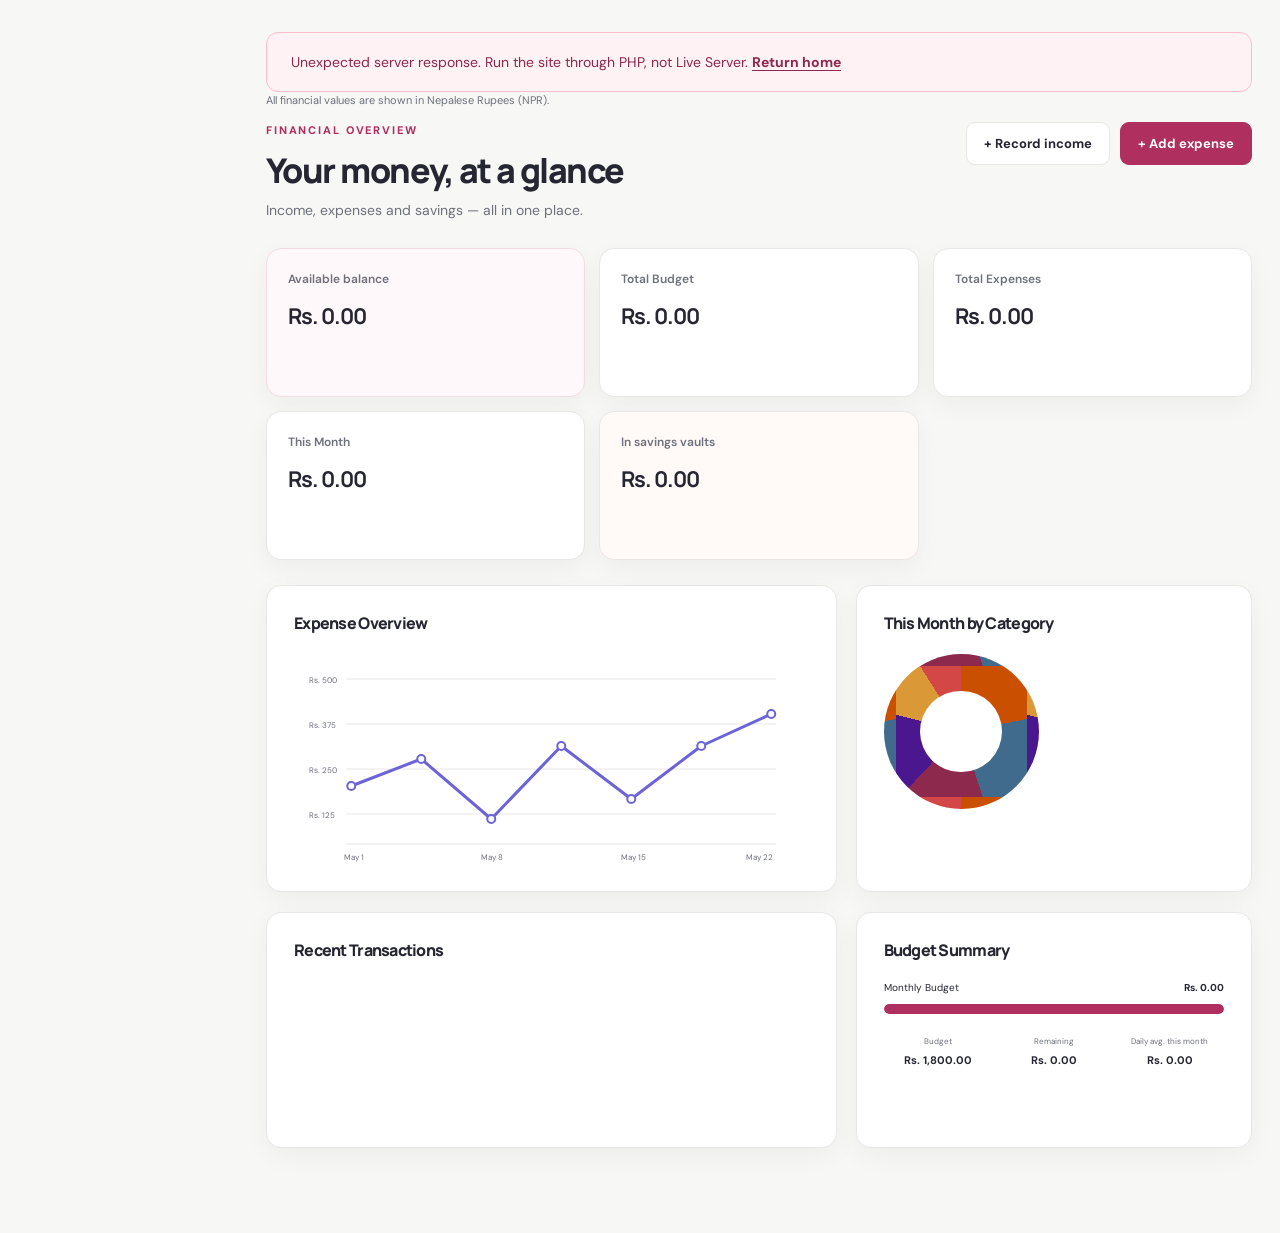
==== commit cecbab2c: "some Change" ====
--- a/dashboard.html
+++ b/dashboard.html
@@ -63,7 +63,7 @@
                 <p>In savings vaults</p>
                 <strong id="dashboardVaultTotal">Rs. 0.00</strong>
               </div>
-              <a href="vault.html" class="stat-link">Manage vaults →</a>
+              <!-- <a href="vault.html" class="stat-link">Manage vaults →</a> -->
             </article>
           </section>
 
